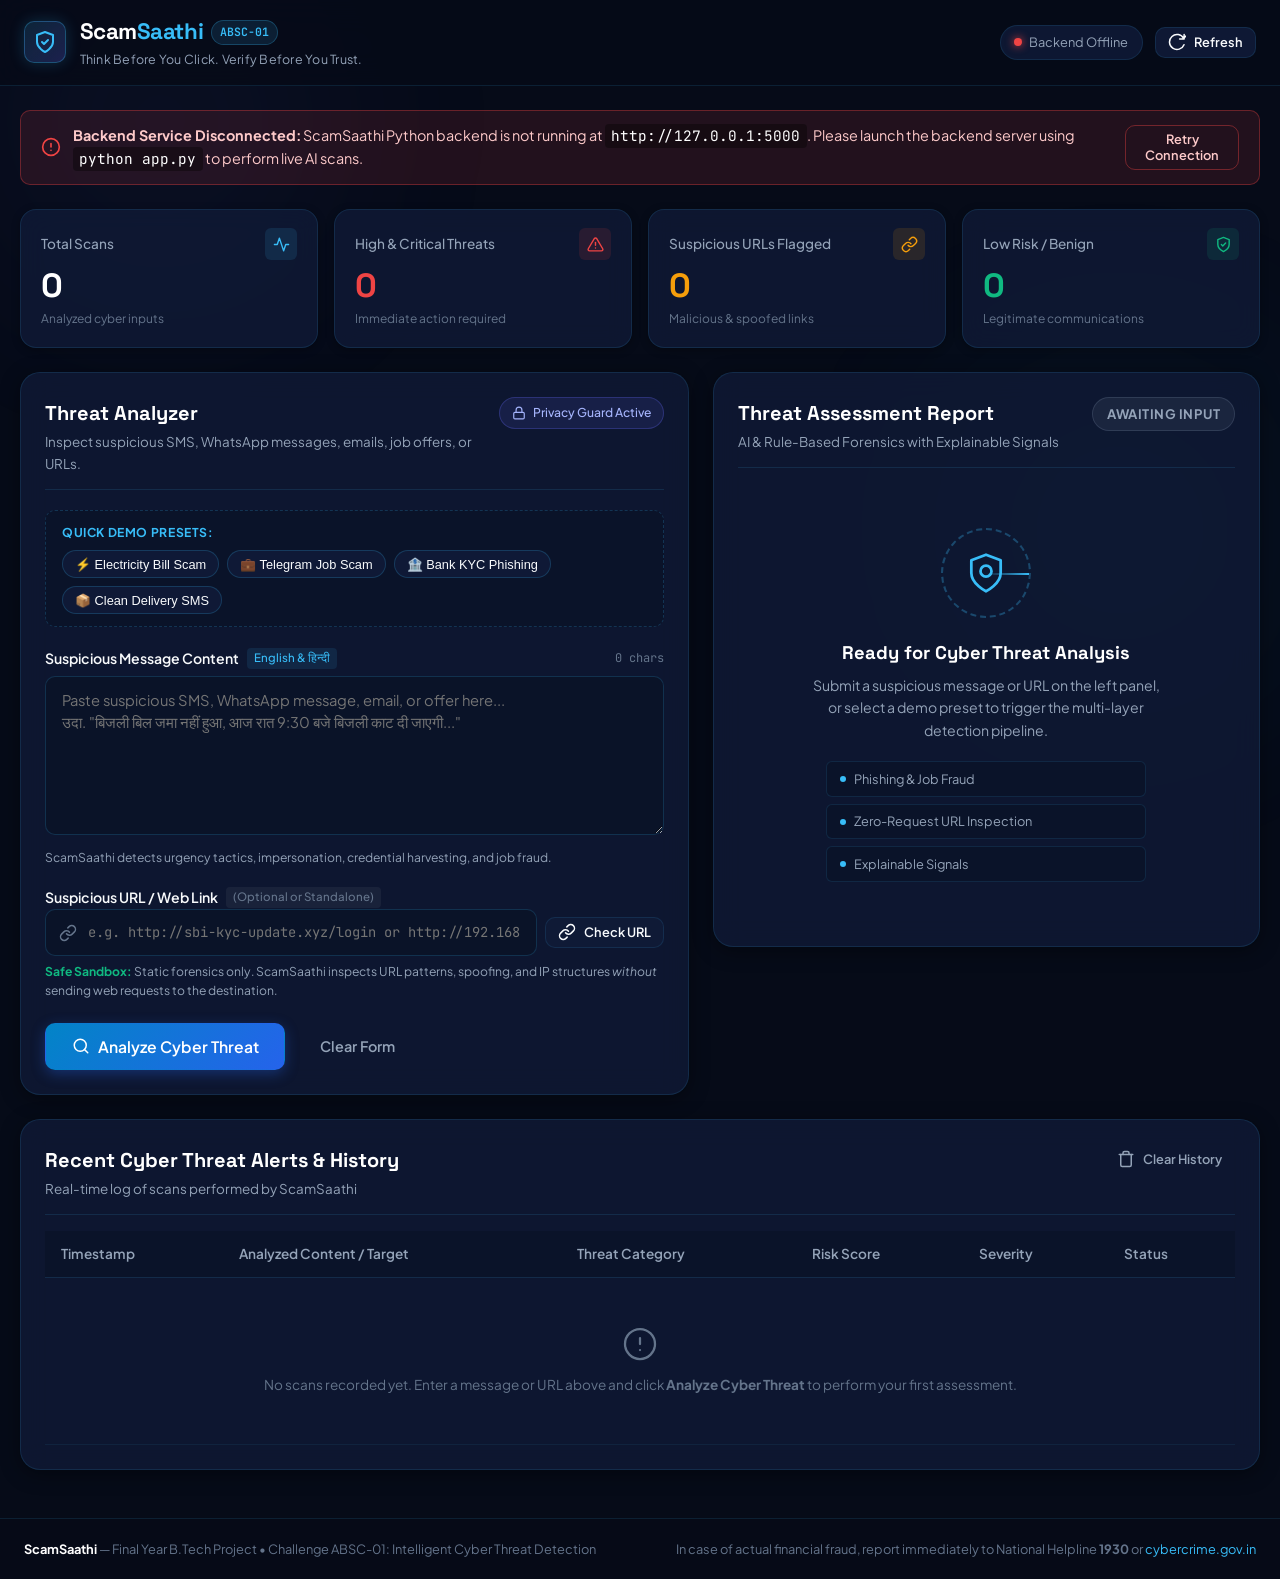
==== index.html @ 10b7d4c6 "Add ScamSaathi cyber threat detection system" ====
<!DOCTYPE html>
<html lang="en">
<head>
  <meta charset="UTF-8">
  <meta name="viewport" content="width=device-width, initial-scale=1.0">
  <meta name="description" content="ScamSaathi - Intelligent Cyber Threat Detection and Risk Assessment System. Analyze suspicious messages, SMS, emails, and URLs for phishing, job scams, and credential theft.">
  <title>ScamSaathi | Intelligent Cyber Threat Detection & Risk Assessment</title>
  
  <!-- Modern Typography -->
  <link rel="preconnect" href="https://fonts.googleapis.com">
  <link rel="preconnect" href="https://fonts.gstatic.com" crossorigin>
  <link href="https://fonts.googleapis.com/css2?family=Plus+Jakarta+Sans:wght@300;400;500;600;700;800&family=Space+Grotesk:wght@500;700&family=JetBrains+Mono:wght@400;500;600&display=swap" rel="stylesheet">
  
  <link rel="stylesheet" href="static/css/style.css">
</head>
<body>
  <!-- Ambient cyber background glow elements -->
  <div class="ambient-glow glow-1" aria-hidden="true"></div>
  <div class="ambient-glow glow-2" aria-hidden="true"></div>

  <!-- Header / Navigation Bar -->
  <header class="navbar" role="banner">
    <div class="nav-container">
      <div class="brand">
        <div class="brand-icon-wrapper" aria-hidden="true">
          <svg class="brand-icon" viewBox="0 0 24 24" fill="none" stroke="currentColor" stroke-width="2" stroke-linecap="round" stroke-linejoin="round">
            <path d="M12 22s8-4 8-10V5l-8-3-8 3v7c0 6 8 10 8 10z"/>
            <path d="M9 12l2 2 4-4"/>
          </svg>
        </div>
        <div class="brand-text">
          <div class="brand-title-row">
            <span class="brand-name">Scam<span class="brand-highlight">Saathi</span></span>
            <span class="brand-badge" id="challenge-badge">ABSC-01</span>
          </div>
          <p class="brand-tagline">Think Before You Click. Verify Before You Trust.</p>
        </div>
      </div>

      <div class="nav-controls">
        <div class="system-status-pill" id="system-status-indicator" title="Backend connection status">
          <span class="status-dot status-checking" id="status-dot"></span>
          <span class="status-label" id="status-label">Checking Backend...</span>
        </div>
        <button type="button" class="btn btn-secondary btn-sm" id="btn-refresh-stats" title="Refresh dashboard data">
          <svg class="btn-icon" viewBox="0 0 24 24" fill="none" stroke="currentColor" stroke-width="2" stroke-linecap="round" stroke-linejoin="round" aria-hidden="true">
            <path d="M21.5 2v6h-6M21.34 15.57a10 10 0 1 1-.57-8.38l5.67-5.67"/>
          </svg>
          <span>Refresh</span>
        </button>
      </div>
    </div>
  </header>

  <!-- Main Dashboard Container -->
  <main class="main-content" id="main-content">
    
    <!-- Top System Banner / Offline Notice (Hidden by default, shown if backend unavailable) -->
    <div class="alert-banner hidden" id="backend-status-banner" role="alert" aria-live="assertive">
      <div class="alert-banner-content">
        <svg class="alert-banner-icon" viewBox="0 0 24 24" fill="none" stroke="currentColor" stroke-width="2" stroke-linecap="round" stroke-linejoin="round" aria-hidden="true">
          <circle cx="12" cy="12" r="10"></circle>
          <line x1="12" y1="8" x2="12" y2="12"></line>
          <line x1="12" y1="16" x2="12.01" y2="16"></line>
        </svg>
        <div class="alert-banner-text">
          <strong>Backend Service Disconnected:</strong>
          <span id="backend-banner-message">ScamSaathi Python backend is not running at <code>http://127.0.0.1:5000</code>. Please launch the backend server using <code>python app.py</code> to perform live AI scans.</span>
        </div>
      </div>
      <button type="button" class="btn btn-sm btn-outline" id="btn-retry-backend">Retry Connection</button>
    </div>

    <!-- Telemetry & Metrics Stats Row -->
    <section class="metrics-grid" aria-label="System Security Metrics">
      <div class="metric-card" id="card-total-scans">
        <div class="metric-header">
          <span class="metric-title">Total Scans</span>
          <div class="metric-icon-wrap icon-cyan" aria-hidden="true">
            <svg viewBox="0 0 24 24" fill="none" stroke="currentColor" stroke-width="2" stroke-linecap="round" stroke-linejoin="round">
              <path d="M22 12h-4l-3 9L9 3l-3 9H2"/>
            </svg>
          </div>
        </div>
        <div class="metric-value" id="metric-total-scans">--</div>
        <div class="metric-footer">Analyzed cyber inputs</div>
      </div>

      <div class="metric-card" id="card-high-threats">
        <div class="metric-header">
          <span class="metric-title">High & Critical Threats</span>
          <div class="metric-icon-wrap icon-red" aria-hidden="true">
            <svg viewBox="0 0 24 24" fill="none" stroke="currentColor" stroke-width="2" stroke-linecap="round" stroke-linejoin="round">
              <path d="M10.29 3.86L1.82 18a2 2 0 0 0 1.71 3h16.94a2 2 0 0 0 1.71-3L13.71 3.86a2 2 0 0 0-3.42 0z"/>
              <line x1="12" y1="9" x2="12" y2="13"/>
              <line x1="12" y1="17" x2="12.01" y2="17"/>
            </svg>
          </div>
        </div>
        <div class="metric-value threat-high" id="metric-high-threats">--</div>
        <div class="metric-footer">Immediate action required</div>
      </div>

      <div class="metric-card" id="card-suspicious-urls">
        <div class="metric-header">
          <span class="metric-title">Suspicious URLs Flagged</span>
          <div class="metric-icon-wrap icon-amber" aria-hidden="true">
            <svg viewBox="0 0 24 24" fill="none" stroke="currentColor" stroke-width="2" stroke-linecap="round" stroke-linejoin="round">
              <path d="M10 13a5 5 0 0 0 7.54.54l3-3a5 5 0 0 0-7.07-7.07l-1.72 1.71"/>
              <path d="M14 11a5 5 0 0 0-7.54-.54l-3 3a5 5 0 0 0 7.07 7.07l1.71-1.71"/>
            </svg>
          </div>
        </div>
        <div class="metric-value threat-amber" id="metric-suspicious-urls">--</div>
        <div class="metric-footer">Malicious & spoofed links</div>
      </div>

      <div class="metric-card" id="card-safe-rate">
        <div class="metric-header">
          <span class="metric-title">Low Risk / Benign</span>
          <div class="metric-icon-wrap icon-emerald" aria-hidden="true">
            <svg viewBox="0 0 24 24" fill="none" stroke="currentColor" stroke-width="2" stroke-linecap="round" stroke-linejoin="round">
              <path d="M12 22s8-4 8-10V5l-8-3-8 3v7c0 6 8 10 8 10z"/>
              <path d="M9 12l2 2 4-4"/>
            </svg>
          </div>
        </div>
        <div class="metric-value threat-safe" id="metric-safe-scans">--</div>
        <div class="metric-footer">Legitimate communications</div>
      </div>
    </section>

    <!-- Two-Column Primary Workspace (Input / Scanner on Left, Dynamic Results on Right) -->
    <div class="scanner-layout">
      
      <!-- LEFT COLUMN: Input & Analyzer Panel -->
      <section class="card input-card" aria-labelledby="scanner-heading">
        <div class="card-header">
          <div class="card-title-group">
            <h1 class="card-title" id="scanner-heading">Threat Analyzer</h1>
            <p class="card-subtitle">Inspect suspicious SMS, WhatsApp messages, emails, job offers, or URLs.</p>
          </div>
          <span class="privacy-badge" title="Data is processed locally and sensitive tokens are masked">
            <svg class="privacy-icon" viewBox="0 0 24 24" fill="none" stroke="currentColor" stroke-width="2" stroke-linecap="round" stroke-linejoin="round" aria-hidden="true">
              <rect x="3" y="11" width="18" height="11" rx="2" ry="2"/>
              <path d="M7 11V7a5 5 0 0 1 10 0v4"/>
            </svg>
            <span>Privacy Guard Active</span>
          </span>
        </div>

        <!-- Quick Demo Test-cases (Crucial for Hackathon Presentations!) -->
        <div class="sample-presets-container">
          <span class="sample-label">Quick Demo Presets:</span>
          <div class="preset-buttons" role="group" aria-label="Quick test case samples">
            <button type="button" class="preset-btn" data-sample="electricity" title="Simulate an electricity disconnection notice scam">⚡ Electricity Bill Scam</button>
            <button type="button" class="preset-btn" data-sample="telegram_job" title="Simulate a remote daily earning job scam">💼 Telegram Job Scam</button>
            <button type="button" class="preset-btn" data-sample="bank_phishing" title="Simulate a banking KYC credential theft SMS">🏦 Bank KYC Phishing</button>
            <button type="button" class="preset-btn" data-sample="clean_order" title="Simulate a legitimate parcel delivery SMS">📦 Clean Delivery SMS</button>
          </div>
        </div>

        <form id="scan-form" novalidate>
          <!-- Message Text Input Area (Supports English & Hindi) -->
          <div class="form-group">
            <div class="label-row">
              <label for="message-input" class="form-label">
                Suspicious Message Content
                <span class="lang-tag">English & हिन्दी</span>
              </label>
              <span class="char-count" id="char-counter">0 chars</span>
            </div>
            <textarea 
              id="message-input" 
              name="message" 
              rows="6" 
              class="form-control text-area" 
              placeholder="Paste suspicious SMS, WhatsApp message, email, or offer here...&#10;उदा. &quot;बिजली बिल जमा नहीं हुआ, आज रात 9:30 बजे बिजली काट दी जाएगी...&quot;"
              aria-describedby="message-helper"
            ></textarea>
            <span class="field-hint" id="message-helper">ScamSaathi detects urgency tactics, impersonation, credential harvesting, and job fraud.</span>
          </div>

          <!-- URL Analysis Input Section -->
          <div class="form-group">
            <label for="url-input" class="form-label">
              Suspicious URL / Web Link
              <span class="optional-tag">(Optional or Standalone)</span>
            </label>
            <div class="url-input-wrapper">
              <div class="url-prefix-icon" aria-hidden="true">
                <svg viewBox="0 0 24 24" fill="none" stroke="currentColor" stroke-width="2" stroke-linecap="round" stroke-linejoin="round">
                  <path d="M10 13a5 5 0 0 0 7.54.54l3-3a5 5 0 0 0-7.07-7.07l-1.72 1.71"/>
                  <path d="M14 11a5 5 0 0 0-7.54-.54l-3 3a5 5 0 0 0 7.07 7.07l1.71-1.71"/>
                </svg>
              </div>
              <input 
                type="text" 
                id="url-input" 
                name="url" 
                class="form-control url-control" 
                placeholder="e.g. http://sbi-kyc-update.xyz/login or http://192.168.1.1/verify"
                autocomplete="off"
                spellcheck="false"
              >
              <button type="button" class="btn btn-secondary btn-sm url-check-btn" id="btn-check-url-only" title="Inspect this URL offline without visiting">
                <svg class="btn-icon" viewBox="0 0 24 24" fill="none" stroke="currentColor" stroke-width="2" stroke-linecap="round" stroke-linejoin="round" aria-hidden="true">
                  <path d="M10 13a5 5 0 0 0 7.54.54l3-3a5 5 0 0 0-7.07-7.07l-1.72 1.71"/>
                  <path d="M14 11a5 5 0 0 0-7.54-.54l-3 3a5 5 0 0 0 7.07 7.07l1.71-1.71"/>
                </svg>
                <span>Check URL</span>
              </button>
            </div>
            <span class="field-hint">
              <strong class="security-safe-tag">Safe Sandbox:</strong> Static forensics only. ScamSaathi inspects URL patterns, spoofing, and IP structures <em>without</em> sending web requests to the destination.
            </span>
          </div>

          <!-- Form Action Buttons -->
          <div class="form-actions">
            <button type="submit" class="btn btn-primary btn-lg" id="btn-analyze">
              <svg class="btn-icon" id="analyze-spinner" viewBox="0 0 24 24" fill="none" stroke="currentColor" stroke-width="2" stroke-linecap="round" stroke-linejoin="round" aria-hidden="true">
                <circle cx="11" cy="11" r="8"></circle>
                <line x1="21" y1="21" x2="16.65" y2="16.65"></line>
              </svg>
              <span id="analyze-btn-text">Analyze Cyber Threat</span>
            </button>
            <button type="button" class="btn btn-ghost" id="btn-clear-inputs">Clear Form</button>
          </div>

          <!-- Inline Input Validation Error -->
          <div class="input-error-msg hidden" id="input-error" role="alert" aria-live="polite">
            <svg class="error-icon" viewBox="0 0 24 24" fill="none" stroke="currentColor" stroke-width="2" stroke-linecap="round" stroke-linejoin="round" aria-hidden="true">
              <circle cx="12" cy="12" r="10"/>
              <line x1="12" y1="8" x2="12" y2="12"/>
              <line x1="12" y1="16" x2="12.01" y2="16"/>
            </svg>
            <span id="input-error-text">Please provide a message or a URL to analyze.</span>
          </div>
        </form>
      </section>

      <!-- RIGHT COLUMN: Dynamic Analysis & Threat Assessment Results -->
      <section class="card results-card" id="results-panel" aria-labelledby="results-heading">
        <div class="card-header">
          <div class="card-title-group">
            <h2 class="card-title" id="results-heading">Threat Assessment Report</h2>
            <p class="card-subtitle">AI & Rule-Based Forensics with Explainable Signals</p>
          </div>
          <div id="result-severity-container">
            <!-- Dynamic Severity Badge will be placed here: Low / Medium / High / Critical -->
            <span class="badge badge-idle" id="result-idle-badge">Awaiting Input</span>
          </div>
        </div>

        <!-- 1. EMPTY / IDLE STATE (Initial state before any scan) -->
        <div class="state-container idle-state" id="state-idle">
          <div class="idle-graphic" aria-hidden="true">
            <div class="radar-scan-anim">
              <div class="radar-line"></div>
            </div>
            <svg class="idle-shield-icon" viewBox="0 0 24 24" fill="none" stroke="currentColor" stroke-width="1.5" stroke-linecap="round" stroke-linejoin="round">
              <path d="M12 22s8-4 8-10V5l-8-3-8 3v7c0 6 8 10 8 10z"/>
              <circle cx="12" cy="11" r="3"/>
            </svg>
          </div>
          <h3 class="state-title">Ready for Cyber Threat Analysis</h3>
          <p class="state-desc">
            Submit a suspicious message or URL on the left panel, or select a demo preset to trigger the multi-layer detection pipeline.
          </p>
          <div class="detection-pipeline-features">
            <div class="feature-chip">
              <span class="chip-dot"></span>
              Phishing & Job Fraud
            </div>
            <div class="feature-chip">
              <span class="chip-dot"></span>
              Zero-Request URL Inspection
            </div>
            <div class="feature-chip">
              <span class="chip-dot"></span>
              Explainable Signals
            </div>
          </div>
        </div>

        <!-- 2. LOADING STATE -->
        <div class="state-container loading-state hidden" id="state-loading" aria-live="polite">
          <div class="cyber-spinner" aria-hidden="true"></div>
          <h3 class="state-title">Analyzing Threat Indicators...</h3>
          <p class="state-desc" id="loading-stage-text">De-obfuscating URL patterns, sanitizing PII, and running ML feature classifier...</p>
        </div>

        <!-- 3. ERROR STATE (Backend failure or processing issue) -->
        <div class="state-container error-state hidden" id="state-error" role="alert" aria-live="assertive">
          <div class="error-graphic" aria-hidden="true">
            <svg viewBox="0 0 24 24" fill="none" stroke="currentColor" stroke-width="2" stroke-linecap="round" stroke-linejoin="round">
              <circle cx="12" cy="12" r="10"></circle>
              <line x1="12" y1="8" x2="12" y2="12"></line>
              <line x1="12" y1="16" x2="12.01" y2="16"></line>
            </svg>
          </div>
          <h3 class="state-title" id="error-title">Analysis Failed</h3>
          <p class="state-desc" id="error-description">Unable to connect to the ScamSaathi backend engine.</p>
          <button type="button" class="btn btn-secondary btn-sm" id="btn-error-retry">Retry Scan</button>
        </div>

        <!-- 4. SUCCESS STATE (Rendered solely with genuine backend response data) -->
        <div class="state-container success-state hidden" id="state-success">
          
          <!-- Risk Gauge & Summary Header -->
          <div class="score-overview-box">
            <div class="gauge-wrapper" aria-label="Risk Score Gauge">
              <svg class="circular-gauge" viewBox="0 0 120 120" width="130" height="130">
                <circle class="gauge-bg" cx="60" cy="60" r="50"></circle>
                <circle class="gauge-fill" id="gauge-progress-circle" cx="60" cy="60" r="50"></circle>
              </svg>
              <div class="gauge-center-text">
                <span class="score-number" id="risk-score-value">0</span>
                <span class="score-scale">/100</span>
              </div>
            </div>

            <div class="score-meta-details">
              <div class="score-meta-top">
                <span class="score-meta-label">Overall Risk Score</span>
                <span class="severity-badge-dynamic" id="dynamic-severity-badge">Low</span>
              </div>
              <h3 class="primary-threat-label" id="primary-threat-type">Phishing Threat Detected</h3>
              <p class="threat-summary-text" id="threat-summary-description">
                High probability of impersonation attempting to harvest banking credentials.
              </p>
              <div class="threat-tags-list" id="threat-category-tags">
                <!-- Tags populated dynamically -->
              </div>
            </div>
          </div>

          <!-- Section: Detected Warning Signs & Explainable Indicators -->
          <div class="result-section">
            <div class="section-title-row">
              <svg class="section-icon icon-amber" viewBox="0 0 24 24" fill="none" stroke="currentColor" stroke-width="2" stroke-linecap="round" stroke-linejoin="round" aria-hidden="true">
                <polygon points="7.86 2 16.14 2 22 7.86 22 16.14 16.14 22 7.86 22 2 16.14 2 7.86 7.86 2"/>
                <line x1="12" y1="8" x2="12" y2="12"/>
                <line x1="12" y1="16" x2="12.01" y2="16"/>
              </svg>
              <h4 class="section-title">Detected Warning Indicators</h4>
              <span class="indicator-count" id="indicator-count-badge">0 found</span>
            </div>
            
            <div class="warning-indicators-list" id="indicators-container">
              <!-- Warning indicator cards rendered dynamically -->
            </div>
          </div>

          <!-- Section: Machine Learning Text Classifier (Auxiliary & Experimental) -->
          <div class="result-section hidden" id="ml-classification-section">
            <div class="section-title-row">
              <svg class="section-icon icon-indigo" viewBox="0 0 24 24" fill="none" stroke="currentColor" stroke-width="2" stroke-linecap="round" stroke-linejoin="round" aria-hidden="true">
                <rect x="2" y="3" width="20" height="14" rx="2" ry="2"/>
                <line x1="8" y1="21" x2="16" y2="21"/>
                <line x1="12" y1="17" x2="12" y2="21"/>
              </svg>
              <h4 class="section-title">Machine Learning Classifier</h4>
              <span class="experimental-pill">Experimental (TF-IDF + LogReg)</span>
            </div>
            <div class="ml-card-box" id="ml-card-box">
              <div class="ml-result-header">
                <div class="ml-pred-badge-group">
                  <span class="ml-pred-label">Statistical Prediction:</span>
                  <span class="ml-category-badge" id="ml-category-badge">Suspicious / Scam</span>
                </div>
                <div class="ml-confidence-group">
                  <span class="ml-confidence-val" id="ml-confidence-value">--%</span>
                  <span class="ml-confidence-label">Vector Alignment</span>
                </div>
              </div>
              <p class="ml-explanation-text" id="ml-explanation-text">
                Model feature similarity to training corpus distributions.
              </p>
              <div class="ml-disclaimer-box" id="ml-disclaimer-text">
                Note: ML confidence indicates statistical feature proximity, NOT verified mathematical probability of criminality. Small synthetic datasets may exhibit distribution shift.
              </div>
            </div>
          </div>

          <!-- Section: Static URL Forensics (Shown if a URL was inspected) -->
          <div class="result-section hidden" id="url-forensics-section">
            <div class="section-title-row">
              <svg class="section-icon icon-cyan" viewBox="0 0 24 24" fill="none" stroke="currentColor" stroke-width="2" stroke-linecap="round" stroke-linejoin="round" aria-hidden="true">
                <path d="M10 13a5 5 0 0 0 7.54.54l3-3a5 5 0 0 0-7.07-7.07l-1.72 1.71"/>
                <path d="M14 11a5 5 0 0 0-7.54-.54l-3 3a5 5 0 0 0 7.07 7.07l1.71-1.71"/>
              </svg>
              <h4 class="section-title">Safe URL Forensic Inspection</h4>
            </div>
            <div class="url-forensic-box">
              <div class="url-display-line">
                <span class="url-display-label">Target URL (Non-Visited):</span>
                <code class="url-display-code" id="forensic-url-text">--</code>
              </div>
              <div class="url-signals-grid" id="forensic-url-signals">
                <!-- URL signals rendered dynamically -->
              </div>
            </div>
          </div>

          <!-- Section: Recommended Safety Actions -->
          <div class="result-section">
            <div class="section-title-row">
              <svg class="section-icon icon-emerald" viewBox="0 0 24 24" fill="none" stroke="currentColor" stroke-width="2" stroke-linecap="round" stroke-linejoin="round" aria-hidden="true">
                <path d="M12 22s8-4 8-10V5l-8-3-8 3v7c0 6 8 10 8 10z"/>
                <path d="M9 12l2 2 4-4"/>
              </svg>
              <h4 class="section-title">Recommended Safety Actions</h4>
            </div>
            <ul class="safety-actions-list" id="safety-recommendations-list">
              <!-- Recommendations rendered dynamically -->
            </ul>
          </div>

          <!-- Privacy Redaction Proof -->
          <div class="privacy-note-footer">
            <svg class="privacy-note-icon" viewBox="0 0 24 24" fill="none" stroke="currentColor" stroke-width="2" stroke-linecap="round" stroke-linejoin="round" aria-hidden="true">
              <rect x="3" y="11" width="18" height="11" rx="2" ry="2"/>
              <path d="M7 11V7a5 5 0 0 1 10 0v4"/>
            </svg>
            <span id="privacy-redacted-info">Redacted sensitive PII tokens before risk assessment.</span>
          </div>

        </div>

      </section>
    </div>

    <!-- RECENT SCAN HISTORY TABLE -->
    <section class="card history-card" aria-labelledby="history-heading">
      <div class="card-header history-header">
        <div class="card-title-group">
          <h2 class="card-title" id="history-heading">Recent Cyber Threat Alerts & History</h2>
          <p class="card-subtitle">Real-time log of scans performed by ScamSaathi</p>
        </div>
        <div class="history-actions">
          <button type="button" class="btn btn-ghost btn-sm" id="btn-clear-history" title="Clear scan history records">
            <svg class="btn-icon" viewBox="0 0 24 24" fill="none" stroke="currentColor" stroke-width="2" stroke-linecap="round" stroke-linejoin="round" aria-hidden="true">
              <polyline points="3 6 5 6 21 6"/>
              <path d="M19 6v14a2 2 0 0 1-2 2H7a2 2 0 0 1-2-2V6m3 0V4a2 2 0 0 1 2-2h4a2 2 0 0 1 2 2v2"/>
            </svg>
            <span>Clear History</span>
          </button>
        </div>
      </div>

      <div class="table-responsive">
        <table class="history-table" id="history-table">
          <thead>
            <tr>
              <th scope="col">Timestamp</th>
              <th scope="col">Analyzed Content / Target</th>
              <th scope="col">Threat Category</th>
              <th scope="col">Risk Score</th>
              <th scope="col">Severity</th>
              <th scope="col">Status</th>
            </tr>
          </thead>
          <tbody id="history-table-body">
            <!-- Dynamically populated or empty state row -->
            <tr class="empty-history-row" id="empty-history-placeholder">
              <td colspan="6" class="empty-history-cell">
                <div class="empty-history-msg">
                  <svg class="empty-history-icon" viewBox="0 0 24 24" fill="none" stroke="currentColor" stroke-width="1.5" stroke-linecap="round" stroke-linejoin="round" aria-hidden="true">
                    <circle cx="12" cy="12" r="10"/>
                    <line x1="12" y1="8" x2="12" y2="12"/>
                    <line x1="12" y1="16" x2="12.01" y2="16"/>
                  </svg>
                  <p>No scans recorded yet. Enter a message or URL above and click <strong>Analyze Cyber Threat</strong> to perform your first assessment.</p>
                </div>
              </td>
            </tr>
          </tbody>
        </table>
      </div>
    </section>

  </main>

  <!-- Footer -->
  <footer class="app-footer" role="contentinfo">
    <div class="footer-container">
      <div class="footer-left">
        <span class="footer-logo">ScamSaathi</span> — Final Year B.Tech Project &bull; Challenge ABSC-01: Intelligent Cyber Threat Detection
      </div>
      <div class="footer-right">
        <span>In case of actual financial fraud, report immediately to National Helpline <strong>1930</strong> or <a href="https://cybercrime.gov.in" target="_blank" rel="noopener noreferrer" class="footer-link">cybercrime.gov.in</a></span>
      </div>
    </div>
  </footer>

  <script src="static/js/app.js"></script>
</body>
</html>
---- static/css/style.css ----
/* ==========================================================================
   ScamSaathi - Modern Cyber Threat Detection & Risk Assessment Stylesheet
   Theme: Deep Cybersecurity Dark Navy with High Contrast & Cyber Glows
   ========================================================================== */

:root {
  /* Color Palette - Curated Dark Navy & Neon Cyber Accents */
  --bg-primary: #060b18;
  --bg-secondary: #0b1328;
  --bg-surface: #101b38;
  --bg-surface-elevated: #16244a;
  --bg-surface-card: rgba(16, 27, 56, 0.75);
  
  --border-subtle: rgba(56, 189, 248, 0.12);
  --border-focus: #38bdf8;
  --border-highlight: rgba(99, 102, 241, 0.25);
  
  /* Text Contrast Hierarchy (WCAG AA Compliant) */
  --text-main: #f8fafc;
  --text-muted: #94a3b8;
  --text-dim: #64748b;
  --text-inverse: #060b18;

  /* Threat Severity Accent Tokens */
  --color-cyan: #38bdf8;
  --color-indigo: #6366f1;
  --color-safe: #10b981;       /* Low / Clean */
  --color-medium: #f59e0b;     /* Medium / Warning */
  --color-high: #f97316;       /* High Alert */
  --color-critical: #ef4444;   /* Critical Threat */
  --color-critical-glow: rgba(239, 68, 68, 0.35);

  /* Typography */
  --font-main: 'Plus Jakarta Sans', system-ui, -apple-system, sans-serif;
  --font-display: 'Space Grotesk', var(--font-main);
  --font-mono: 'JetBrains Mono', monospace;

  /* Shadows & Glassmorphism */
  --shadow-sm: 0 2px 8px rgba(0, 0, 0, 0.3);
  --shadow-md: 0 4px 20px rgba(0, 0, 0, 0.4);
  --shadow-lg: 0 10px 30px rgba(0, 0, 0, 0.5);
  --glow-cyan: 0 0 24px rgba(56, 189, 248, 0.18);
  --glow-indigo: 0 0 30px rgba(99, 102, 241, 0.2);

  /* Radius */
  --radius-sm: 6px;
  --radius-md: 10px;
  --radius-lg: 16px;
  --radius-xl: 20px;
  --radius-pill: 9999px;

  /* Transitions */
  --transition-fast: 0.15s ease;
  --transition-normal: 0.25s cubic-bezier(0.4, 0, 0.2, 1);
}

/* Base & Reset */
*, *::before, *::after {
  box-sizing: border-box;
  margin: 0;
  padding: 0;
}

html {
  font-size: 16px;
  scroll-behavior: smooth;
}

body {
  font-family: var(--font-main);
  background-color: var(--bg-primary);
  color: var(--text-main);
  line-height: 1.6;
  min-height: 100vh;
  position: relative;
  overflow-x: hidden;
  display: flex;
  flex-direction: column;
}

/* Ambient Background Glow Elements */
.ambient-glow {
  position: fixed;
  border-radius: 50%;
  pointer-events: none;
  filter: blur(120px);
  z-index: 0;
  opacity: 0.45;
}

.glow-1 {
  width: 480px;
  height: 480px;
  background: radial-gradient(circle, rgba(99, 102, 241, 0.25) 0%, transparent 70%);
  top: -120px;
  left: -80px;
}

.glow-2 {
  width: 520px;
  height: 520px;
  background: radial-gradient(circle, rgba(56, 189, 248, 0.2) 0%, transparent 70%);
  top: 30%;
  right: -100px;
}

/* Navigation / Header Bar */
.navbar {
  position: sticky;
  top: 0;
  z-index: 100;
  background: rgba(6, 11, 24, 0.85);
  backdrop-filter: blur(16px);
  -webkit-backdrop-filter: blur(16px);
  border-bottom: 1px solid var(--border-subtle);
  padding: 0.9rem 1.5rem;
}

.nav-container {
  max-width: 1320px;
  margin: 0 auto;
  display: flex;
  align-items: center;
  justify-content: space-between;
  gap: 1rem;
}

.brand {
  display: flex;
  align-items: center;
  gap: 0.85rem;
}

.brand-icon-wrapper {
  width: 42px;
  height: 42px;
  border-radius: var(--radius-md);
  background: linear-gradient(135deg, rgba(56, 189, 248, 0.15), rgba(99, 102, 241, 0.25));
  border: 1px solid rgba(56, 189, 248, 0.3);
  display: flex;
  align-items: center;
  justify-content: center;
  color: var(--color-cyan);
  box-shadow: 0 0 15px rgba(56, 189, 248, 0.2);
}

.brand-icon {
  width: 24px;
  height: 24px;
}

.brand-title-row {
  display: flex;
  align-items: center;
  gap: 0.5rem;
}

.brand-name {
  font-family: var(--font-display);
  font-size: 1.4rem;
  font-weight: 700;
  letter-spacing: -0.02em;
  color: #fff;
}

.brand-highlight {
  color: var(--color-cyan);
}

.brand-badge {
  font-family: var(--font-mono);
  font-size: 0.72rem;
  font-weight: 600;
  padding: 0.15rem 0.5rem;
  border-radius: var(--radius-pill);
  background: rgba(56, 189, 248, 0.12);
  border: 1px solid rgba(56, 189, 248, 0.25);
  color: var(--color-cyan);
}

.brand-tagline {
  font-size: 0.78rem;
  color: var(--text-muted);
  letter-spacing: 0.02em;
}

.nav-controls {
  display: flex;
  align-items: center;
  gap: 0.75rem;
}

/* System Status Pill */
.system-status-pill {
  display: flex;
  align-items: center;
  gap: 0.45rem;
  background: rgba(16, 27, 56, 0.85);
  border: 1px solid var(--border-subtle);
  padding: 0.4rem 0.85rem;
  border-radius: var(--radius-pill);
  font-size: 0.8rem;
  color: var(--text-muted);
}

.status-dot {
  width: 8px;
  height: 8px;
  border-radius: 50%;
  transition: background-color var(--transition-normal);
}

.status-online {
  background-color: var(--color-safe);
  box-shadow: 0 0 8px var(--color-safe);
}

.status-offline {
  background-color: var(--color-critical);
  box-shadow: 0 0 8px var(--color-critical);
}

.status-checking {
  background-color: var(--color-medium);
  box-shadow: 0 0 8px var(--color-medium);
  animation: pulse-dot 1.5s infinite;
}

@keyframes pulse-dot {
  0%, 100% { opacity: 1; transform: scale(1); }
  50% { opacity: 0.4; transform: scale(0.85); }
}

/* Main Content Layout */
.main-content {
  flex: 1;
  max-width: 1320px;
  width: 100%;
  margin: 0 auto;
  padding: 1.5rem 1.25rem 3rem;
  position: relative;
  z-index: 1;
  display: flex;
  flex-direction: column;
  gap: 1.5rem;
}

/* Alert Banner */
.alert-banner {
  background: rgba(239, 68, 68, 0.12);
  border: 1px solid rgba(239, 68, 68, 0.35);
  border-radius: var(--radius-md);
  padding: 0.85rem 1.25rem;
  display: flex;
  align-items: center;
  justify-content: space-between;
  gap: 1rem;
  color: #fecaca;
  font-size: 0.9rem;
}

.alert-banner-content {
  display: flex;
  align-items: center;
  gap: 0.75rem;
}

.alert-banner-icon {
  width: 20px;
  height: 20px;
  color: var(--color-critical);
  flex-shrink: 0;
}

.alert-banner-text code {
  background: rgba(0, 0, 0, 0.35);
  padding: 0.15rem 0.4rem;
  border-radius: 4px;
  font-family: var(--font-mono);
  color: #fff;
}

/* Metrics Stat Cards Row */
.metrics-grid {
  display: grid;
  grid-template-columns: repeat(auto-fit, minmax(230px, 1fr));
  gap: 1rem;
}

.metric-card {
  background: var(--bg-surface-card);
  backdrop-filter: blur(12px);
  -webkit-backdrop-filter: blur(12px);
  border: 1px solid var(--border-subtle);
  border-radius: var(--radius-lg);
  padding: 1.15rem 1.25rem;
  box-shadow: var(--shadow-sm);
  transition: transform var(--transition-normal), border-color var(--transition-normal);
}

.metric-card:hover {
  transform: translateY(-2px);
  border-color: rgba(56, 189, 248, 0.3);
}

.metric-header {
  display: flex;
  align-items: center;
  justify-content: space-between;
  margin-bottom: 0.5rem;
}

.metric-title {
  font-size: 0.85rem;
  color: var(--text-muted);
  font-weight: 500;
}

.metric-icon-wrap {
  width: 32px;
  height: 32px;
  border-radius: var(--radius-sm);
  display: flex;
  align-items: center;
  justify-content: center;
}

.metric-icon-wrap svg {
  width: 17px;
  height: 17px;
}

.icon-cyan {
  background: rgba(56, 189, 248, 0.12);
  color: var(--color-cyan);
}

.icon-red {
  background: rgba(239, 68, 68, 0.12);
  color: var(--color-critical);
}

.icon-amber {
  background: rgba(245, 158, 11, 0.12);
  color: var(--color-medium);
}

.icon-emerald {
  background: rgba(16, 185, 129, 0.12);
  color: var(--color-safe);
}

.metric-value {
  font-family: var(--font-display);
  font-size: 2.1rem;
  font-weight: 700;
  line-height: 1.1;
  color: #fff;
  margin-bottom: 0.25rem;
}

.metric-footer {
  font-size: 0.75rem;
  color: var(--text-dim);
}

.threat-high { color: var(--color-critical); }
.threat-amber { color: var(--color-medium); }
.threat-safe { color: var(--color-safe); }

/* Primary Two-Column Scanner Layout */
.scanner-layout {
  display: grid;
  grid-template-columns: 1.1fr 0.9fr;
  gap: 1.5rem;
  align-items: start;
}

/* Card Base */
.card {
  background: var(--bg-surface-card);
  backdrop-filter: blur(14px);
  -webkit-backdrop-filter: blur(14px);
  border: 1px solid var(--border-subtle);
  border-radius: var(--radius-xl);
  padding: 1.5rem;
  box-shadow: var(--shadow-md);
  position: relative;
}

.card-header {
  display: flex;
  align-items: flex-start;
  justify-content: space-between;
  gap: 1rem;
  margin-bottom: 1.25rem;
  padding-bottom: 0.9rem;
  border-bottom: 1px solid var(--border-subtle);
}

.card-title {
  font-family: var(--font-display);
  font-size: 1.25rem;
  font-weight: 700;
  color: #fff;
}

.card-subtitle {
  font-size: 0.84rem;
  color: var(--text-muted);
  margin-top: 0.15rem;
}

/* Privacy Guard Badge */
.privacy-badge {
  display: inline-flex;
  align-items: center;
  gap: 0.4rem;
  background: rgba(99, 102, 241, 0.12);
  border: 1px solid rgba(99, 102, 241, 0.28);
  padding: 0.35rem 0.75rem;
  border-radius: var(--radius-pill);
  font-size: 0.76rem;
  color: #a5b4fc;
  font-weight: 500;
  flex-shrink: 0;
}

.privacy-icon {
  width: 14px;
  height: 14px;
}

/* Quick Demo Presets */
.sample-presets-container {
  background: rgba(11, 19, 40, 0.7);
  border: 1px dashed rgba(56, 189, 248, 0.2);
  border-radius: var(--radius-md);
  padding: 0.75rem 1rem;
  margin-bottom: 1.25rem;
}

.sample-label {
  display: block;
  font-size: 0.76rem;
  text-transform: uppercase;
  letter-spacing: 0.05em;
  color: var(--color-cyan);
  font-weight: 700;
  margin-bottom: 0.5rem;
}

.preset-buttons {
  display: flex;
  flex-wrap: wrap;
  gap: 0.5rem;
}

.preset-btn {
  background: rgba(16, 27, 56, 0.9);
  border: 1px solid rgba(56, 189, 248, 0.2);
  color: var(--text-main);
  padding: 0.35rem 0.75rem;
  border-radius: var(--radius-pill);
  font-size: 0.8rem;
  cursor: pointer;
  transition: all var(--transition-fast);
}

.preset-btn:hover {
  background: rgba(56, 189, 248, 0.15);
  border-color: var(--color-cyan);
  color: #fff;
  transform: translateY(-1px);
}

/* Forms & Inputs */
.form-group {
  margin-bottom: 1.2rem;
}

.label-row {
  display: flex;
  align-items: center;
  justify-content: space-between;
  margin-bottom: 0.4rem;
}

.form-label {
  font-size: 0.88rem;
  font-weight: 600;
  color: var(--text-main);
  display: flex;
  align-items: center;
  gap: 0.5rem;
}

.lang-tag, .optional-tag {
  font-size: 0.72rem;
  font-weight: 500;
  color: var(--color-cyan);
  background: rgba(56, 189, 248, 0.1);
  padding: 0.1rem 0.45rem;
  border-radius: 4px;
}

.optional-tag {
  color: var(--text-dim);
  background: rgba(255, 255, 255, 0.05);
}

.char-count {
  font-size: 0.75rem;
  color: var(--text-dim);
  font-family: var(--font-mono);
}

.form-control {
  width: 100%;
  background: rgba(11, 19, 40, 0.9);
  border: 1px solid rgba(56, 189, 248, 0.18);
  border-radius: var(--radius-md);
  padding: 0.75rem 1rem;
  color: var(--text-main);
  font-family: var(--font-main);
  font-size: 0.92rem;
  line-height: 1.5;
  transition: border-color var(--transition-fast), box-shadow var(--transition-fast);
}

.form-control:focus {
  outline: none;
  border-color: var(--border-focus);
  box-shadow: 0 0 0 3px rgba(56, 189, 248, 0.18);
}

.text-area {
  resize: vertical;
  min-height: 125px;
}

.url-input-wrapper {
  position: relative;
  display: flex;
  align-items: center;
  gap: 0.5rem;
}

.url-prefix-icon {
  position: absolute;
  left: 0.85rem;
  width: 18px;
  height: 18px;
  color: var(--text-dim);
  pointer-events: none;
  z-index: 2;
}

.url-prefix-icon svg {
  width: 100%;
  height: 100%;
}

.url-control {
  padding-left: 2.6rem;
  font-family: var(--font-mono);
  font-size: 0.86rem;
  flex: 1;
}

.url-check-btn {
  white-space: nowrap;
  flex-shrink: 0;
  padding: 0.65rem 1rem;
  font-size: 0.82rem;
  border-color: rgba(56, 189, 248, 0.3);
}

.url-check-btn:hover {
  border-color: var(--color-cyan);
  background: rgba(56, 189, 248, 0.12);
}

.field-hint {
  display: block;
  font-size: 0.76rem;
  color: var(--text-muted);
  margin-top: 0.4rem;
}

.security-safe-tag {
  color: var(--color-safe);
}

/* Actions & Buttons */
.form-actions {
  display: flex;
  align-items: center;
  gap: 0.85rem;
  margin-top: 1.4rem;
}

.btn {
  display: inline-flex;
  align-items: center;
  justify-content: center;
  gap: 0.5rem;
  padding: 0.6rem 1.25rem;
  border-radius: var(--radius-md);
  font-size: 0.9rem;
  font-weight: 600;
  cursor: pointer;
  transition: all var(--transition-fast);
  border: 1px solid transparent;
  font-family: var(--font-main);
}

.btn:disabled {
  opacity: 0.6;
  cursor: not-allowed;
}

.btn-primary {
  background: linear-gradient(135deg, #0284c7, #2563eb);
  color: #fff;
  box-shadow: 0 4px 14px rgba(37, 99, 235, 0.35);
}

.btn-primary:hover:not(:disabled) {
  background: linear-gradient(135deg, #0ea5e9, #3b82f6);
  box-shadow: 0 6px 20px rgba(14, 165, 233, 0.45);
  transform: translateY(-1px);
}

.btn-secondary {
  background: rgba(16, 27, 56, 0.9);
  border: 1px solid var(--border-subtle);
  color: var(--text-main);
}

.btn-secondary:hover {
  background: rgba(22, 36, 74, 0.9);
  border-color: var(--color-cyan);
}

.btn-ghost {
  background: transparent;
  color: var(--text-muted);
}

.btn-ghost:hover {
  color: #fff;
  background: rgba(255, 255, 255, 0.05);
}

.btn-outline {
  background: transparent;
  border-color: rgba(239, 68, 68, 0.4);
  color: #fecaca;
}

.btn-outline:hover {
  background: rgba(239, 68, 68, 0.15);
}

.btn-sm {
  padding: 0.35rem 0.75rem;
  font-size: 0.8rem;
}

.btn-lg {
  padding: 0.8rem 1.6rem;
  font-size: 0.98rem;
}

.btn-icon {
  width: 18px;
  height: 18px;
}

/* Input Error Message */
.input-error-msg {
  display: flex;
  align-items: center;
  gap: 0.5rem;
  background: rgba(239, 68, 68, 0.12);
  border: 1px solid rgba(239, 68, 68, 0.3);
  padding: 0.65rem 0.9rem;
  border-radius: var(--radius-sm);
  color: #fca5a5;
  font-size: 0.84rem;
  margin-top: 1rem;
}

.error-icon {
  width: 17px;
  height: 17px;
  flex-shrink: 0;
}

/* ==========================================================================
   Results Panel States (Idle, Loading, Error, Success)
   ========================================================================== */

.results-card {
  min-height: 480px;
  display: flex;
  flex-direction: column;
}

.state-container {
  display: flex;
  flex-direction: column;
  flex: 1;
}

/* Idle State */
.idle-state {
  align-items: center;
  justify-content: center;
  text-align: center;
  padding: 2.5rem 1rem;
}

.idle-graphic {
  position: relative;
  width: 90px;
  height: 90px;
  display: flex;
  align-items: center;
  justify-content: center;
  margin-bottom: 1.25rem;
}

.radar-scan-anim {
  position: absolute;
  inset: 0;
  border-radius: 50%;
  border: 2px dashed rgba(56, 189, 248, 0.3);
  animation: radar-spin 8s linear infinite;
}

.radar-line {
  position: absolute;
  top: 50%;
  left: 50%;
  width: 50%;
  height: 2px;
  background: linear-gradient(90deg, transparent, var(--color-cyan));
  transform-origin: 0 0;
}

@keyframes radar-spin {
  from { transform: rotate(0deg); }
  to { transform: rotate(360deg); }
}

.idle-shield-icon {
  width: 44px;
  height: 44px;
  color: var(--color-cyan);
  z-index: 2;
}

.state-title {
  font-family: var(--font-display);
  font-size: 1.15rem;
  font-weight: 700;
  color: #fff;
  margin-bottom: 0.4rem;
}

.state-desc {
  font-size: 0.88rem;
  color: var(--text-muted);
  max-width: 360px;
  margin-bottom: 1.25rem;
}

.detection-pipeline-features {
  display: flex;
  flex-direction: column;
  gap: 0.45rem;
  width: 100%;
  max-width: 320px;
}

.feature-chip {
  background: rgba(11, 19, 40, 0.8);
  border: 1px solid var(--border-subtle);
  border-radius: var(--radius-sm);
  padding: 0.4rem 0.8rem;
  font-size: 0.8rem;
  color: var(--text-muted);
  display: flex;
  align-items: center;
  gap: 0.5rem;
}

.chip-dot {
  width: 6px;
  height: 6px;
  border-radius: 50%;
  background: var(--color-cyan);
}

/* Loading State */
.loading-state {
  align-items: center;
  justify-content: center;
  text-align: center;
  padding: 3rem 1.5rem;
}

.cyber-spinner {
  width: 54px;
  height: 54px;
  border: 3px solid rgba(56, 189, 248, 0.15);
  border-top-color: var(--color-cyan);
  border-right-color: var(--color-indigo);
  border-radius: 50%;
  animation: spin 0.85s linear infinite;
  margin-bottom: 1.5rem;
  box-shadow: 0 0 20px rgba(56, 189, 248, 0.2);
}

@keyframes spin {
  to { transform: rotate(360deg); }
}

/* Error State */
.error-state {
  align-items: center;
  justify-content: center;
  text-align: center;
  padding: 2.5rem 1.5rem;
}

.error-graphic {
  width: 54px;
  height: 54px;
  border-radius: 50%;
  background: rgba(239, 68, 68, 0.12);
  display: flex;
  align-items: center;
  justify-content: center;
  color: var(--color-critical);
  margin-bottom: 1rem;
}

.error-graphic svg {
  width: 28px;
  height: 28px;
}

/* Severity Badges */
.badge {
  display: inline-flex;
  align-items: center;
  gap: 0.4rem;
  padding: 0.35rem 0.85rem;
  border-radius: var(--radius-pill);
  font-size: 0.82rem;
  font-weight: 700;
  text-transform: uppercase;
  letter-spacing: 0.04em;
}

.badge-idle {
  background: rgba(100, 116, 139, 0.15);
  border: 1px solid rgba(100, 116, 139, 0.3);
  color: var(--text-muted);
}

.badge-low {
  background: rgba(16, 185, 129, 0.15);
  border: 1px solid rgba(16, 185, 129, 0.35);
  color: #34d399;
}

.badge-medium {
  background: rgba(245, 158, 11, 0.15);
  border: 1px solid rgba(245, 158, 11, 0.35);
  color: #fbbf24;
}

.badge-high {
  background: rgba(249, 115, 22, 0.18);
  border: 1px solid rgba(249, 115, 22, 0.4);
  color: #fb923c;
}

.badge-critical {
  background: rgba(239, 68, 68, 0.22);
  border: 1px solid rgba(239, 68, 68, 0.5);
  color: #f87171;
  box-shadow: 0 0 12px var(--color-critical-glow);
  animation: pulse-badge 2s infinite;
}

@keyframes pulse-badge {
  0%, 100% { box-shadow: 0 0 8px rgba(239, 68, 68, 0.25); }
  50% { box-shadow: 0 0 18px rgba(239, 68, 68, 0.55); }
}

/* ==========================================================================
   Success State & Detailed Explanations
   ========================================================================== */

.score-overview-box {
  display: flex;
  align-items: center;
  gap: 1.5rem;
  background: rgba(11, 19, 40, 0.7);
  border: 1px solid var(--border-subtle);
  border-radius: var(--radius-lg);
  padding: 1.25rem;
  margin-bottom: 1.25rem;
}

/* Circular SVG Gauge */
.gauge-wrapper {
  position: relative;
  width: 120px;
  height: 120px;
  flex-shrink: 0;
}

.circular-gauge {
  transform: rotate(-90deg);
}

.gauge-bg {
  fill: none;
  stroke: rgba(255, 255, 255, 0.08);
  stroke-width: 9;
}

.gauge-fill {
  fill: none;
  stroke-width: 9;
  stroke-linecap: round;
  stroke-dasharray: 314.159; /* 2 * PI * 50 */
  stroke-dashoffset: 314.159;
  transition: stroke-dashoffset 1s cubic-bezier(0.4, 0, 0.2, 1), stroke 0.4s ease;
}

.gauge-center-text {
  position: absolute;
  inset: 0;
  display: flex;
  flex-direction: column;
  align-items: center;
  justify-content: center;
  pointer-events: none;
}

.score-number {
  font-family: var(--font-display);
  font-size: 2.2rem;
  font-weight: 800;
  color: #fff;
  line-height: 1;
}

.score-scale {
  font-size: 0.72rem;
  color: var(--text-dim);
  font-family: var(--font-mono);
}

.score-meta-details {
  flex: 1;
}

.score-meta-top {
  display: flex;
  align-items: center;
  justify-content: space-between;
  gap: 0.5rem;
  margin-bottom: 0.35rem;
}

.score-meta-label {
  font-size: 0.78rem;
  text-transform: uppercase;
  letter-spacing: 0.05em;
  color: var(--text-muted);
}

.severity-badge-dynamic {
  font-size: 0.76rem;
  font-weight: 700;
  padding: 0.15rem 0.55rem;
  border-radius: var(--radius-pill);
  text-transform: uppercase;
}

.primary-threat-label {
  font-family: var(--font-display);
  font-size: 1.15rem;
  font-weight: 700;
  color: #fff;
  margin-bottom: 0.25rem;
}

.threat-summary-text {
  font-size: 0.84rem;
  color: var(--text-muted);
  line-height: 1.4;
  margin-bottom: 0.6rem;
}

.threat-tags-list {
  display: flex;
  flex-wrap: wrap;
  gap: 0.4rem;
}

.threat-tag {
  font-size: 0.74rem;
  background: rgba(99, 102, 241, 0.15);
  border: 1px solid rgba(99, 102, 241, 0.3);
  color: #c7d2fe;
  padding: 0.15rem 0.5rem;
  border-radius: 4px;
}

/* Warning Signs Section */
.result-section {
  margin-bottom: 1.25rem;
}

.section-title-row {
  display: flex;
  align-items: center;
  gap: 0.5rem;
  margin-bottom: 0.75rem;
}

.section-icon {
  width: 18px;
  height: 18px;
  flex-shrink: 0;
}

.section-title {
  font-family: var(--font-display);
  font-size: 0.95rem;
  font-weight: 700;
  color: #fff;
}

.indicator-count {
  margin-left: auto;
  font-size: 0.75rem;
  background: rgba(255, 255, 255, 0.08);
  padding: 0.1rem 0.5rem;
  border-radius: var(--radius-pill);
  color: var(--text-muted);
}

.warning-indicators-list {
  display: flex;
  flex-direction: column;
  gap: 0.5rem;
}

.indicator-card {
  background: rgba(11, 19, 40, 0.85);
  border: 1px solid var(--border-subtle);
  border-left: 3px solid var(--color-medium);
  border-radius: var(--radius-sm);
  padding: 0.75rem 0.9rem;
  display: flex;
  flex-direction: column;
  gap: 0.2rem;
}

.indicator-card.severity-high {
  border-left-color: var(--color-critical);
}

.indicator-card.severity-medium {
  border-left-color: var(--color-medium);
}

.indicator-card.severity-low {
  border-left-color: var(--color-safe);
}

.indicator-headline {
  font-size: 0.85rem;
  font-weight: 600;
  color: #fff;
  display: flex;
  align-items: center;
  justify-content: space-between;
}

.indicator-detail {
  font-size: 0.78rem;
  color: var(--text-muted);
  line-height: 1.4;
}

/* URL Forensics Box */
.url-forensic-box {
  background: rgba(11, 19, 40, 0.9);
  border: 1px solid var(--border-subtle);
  border-radius: var(--radius-md);
  padding: 0.85rem 1rem;
}

.url-display-line {
  display: flex;
  flex-direction: column;
  gap: 0.25rem;
  margin-bottom: 0.65rem;
}

.url-display-label {
  font-size: 0.74rem;
  text-transform: uppercase;
  color: var(--color-cyan);
  font-weight: 600;
}

.url-display-code {
  font-family: var(--font-mono);
  font-size: 0.82rem;
  background: rgba(0, 0, 0, 0.4);
  padding: 0.35rem 0.65rem;
  border-radius: 4px;
  color: #e2e8f0;
  word-break: break-all;
  border: 1px solid rgba(255, 255, 255, 0.05);
}

.url-signals-grid {
  display: grid;
  grid-template-columns: repeat(auto-fill, minmax(180px, 1fr));
  gap: 0.5rem;
}

.url-signal-pill {
  background: rgba(16, 27, 56, 0.8);
  border: 1px solid var(--border-subtle);
  border-radius: 4px;
  padding: 0.3rem 0.6rem;
  font-size: 0.75rem;
  color: var(--text-muted);
  display: flex;
  align-items: center;
  gap: 0.4rem;
}

/* Machine Learning Text Classifier Card */
.icon-indigo {
  background: rgba(99, 102, 241, 0.12);
  color: #818cf8;
}

.experimental-pill {
  margin-left: auto;
  font-size: 0.72rem;
  font-weight: 600;
  background: rgba(99, 102, 241, 0.15);
  border: 1px solid rgba(99, 102, 241, 0.3);
  color: #c7d2fe;
  padding: 0.15rem 0.55rem;
  border-radius: var(--radius-pill);
}

.ml-card-box {
  background: rgba(11, 19, 40, 0.88);
  border: 1px solid rgba(99, 102, 241, 0.25);
  border-left: 3px solid #818cf8;
  border-radius: var(--radius-md);
  padding: 0.95rem 1.15rem;
  display: flex;
  flex-direction: column;
  gap: 0.6rem;
}

.ml-result-header {
  display: flex;
  align-items: center;
  justify-content: space-between;
  gap: 1rem;
}

.ml-pred-badge-group {
  display: flex;
  align-items: center;
  gap: 0.6rem;
}

.ml-pred-label {
  font-size: 0.8rem;
  color: var(--text-muted);
  font-weight: 500;
}

.ml-category-badge {
  font-size: 0.8rem;
  font-weight: 700;
  padding: 0.2rem 0.65rem;
  border-radius: var(--radius-pill);
}

.ml-badge-suspicious {
  background: rgba(239, 68, 68, 0.18);
  border: 1px solid rgba(239, 68, 68, 0.4);
  color: #fca5a5;
}

.ml-badge-legitimate {
  background: rgba(16, 185, 129, 0.18);
  border: 1px solid rgba(16, 185, 129, 0.4);
  color: #6ee7b7;
}

.ml-confidence-group {
  display: flex;
  flex-direction: column;
  align-items: flex-end;
}

.ml-confidence-val {
  font-family: var(--font-display);
  font-size: 1.15rem;
  font-weight: 700;
  color: #fff;
}

.ml-confidence-label {
  font-size: 0.68rem;
  color: var(--text-dim);
  text-transform: uppercase;
  letter-spacing: 0.04em;
}

.ml-explanation-text {
  font-size: 0.82rem;
  color: #cbd5e1;
  line-height: 1.45;
}

.ml-disclaimer-box {
  background: rgba(0, 0, 0, 0.3);
  border: 1px solid rgba(255, 255, 255, 0.05);
  border-radius: 4px;
  padding: 0.45rem 0.65rem;
  font-size: 0.72rem;
  color: var(--text-dim);
  line-height: 1.4;
}

/* Safety Recommendations */
.safety-actions-list {
  list-style: none;
  display: flex;
  flex-direction: column;
  gap: 0.45rem;
}

.safety-action-item {
  background: rgba(16, 185, 129, 0.06);
  border: 1px solid rgba(16, 185, 129, 0.18);
  border-radius: var(--radius-sm);
  padding: 0.65rem 0.85rem;
  font-size: 0.82rem;
  color: #d1fae5;
  display: flex;
  align-items: flex-start;
  gap: 0.6rem;
  line-height: 1.4;
}

.safety-check-icon {
  width: 16px;
  height: 16px;
  color: var(--color-safe);
  flex-shrink: 0;
  margin-top: 1px;
}

/* Privacy Redacted Footer */
.privacy-note-footer {
  display: flex;
  align-items: center;
  gap: 0.5rem;
  margin-top: 1rem;
  padding-top: 0.85rem;
  border-top: 1px solid var(--border-subtle);
  font-size: 0.76rem;
  color: var(--text-dim);
}

.privacy-note-icon {
  width: 14px;
  height: 14px;
  color: #818cf8;
}

/* ==========================================================================
   Recent Scan History Table
   ========================================================================== */

.history-card {
  padding: 1.5rem;
}

.history-header {
  margin-bottom: 1rem;
}

.table-responsive {
  width: 100%;
  overflow-x: auto;
}

.history-table {
  width: 100%;
  border-collapse: collapse;
  text-align: left;
  font-size: 0.85rem;
}

.history-table th {
  padding: 0.75rem 1rem;
  background: rgba(11, 19, 40, 0.8);
  color: var(--text-muted);
  font-weight: 600;
  border-bottom: 1px solid var(--border-subtle);
  white-space: nowrap;
}

.history-table td {
  padding: 0.85rem 1rem;
  border-bottom: 1px solid rgba(56, 189, 248, 0.07);
  color: var(--text-main);
  vertical-align: middle;
}

.history-table tr:hover td {
  background: rgba(56, 189, 248, 0.03);
}

.history-time {
  font-family: var(--font-mono);
  font-size: 0.76rem;
  color: var(--text-dim);
  white-space: nowrap;
}

.history-snippet {
  max-width: 280px;
  white-space: nowrap;
  overflow: hidden;
  text-overflow: ellipsis;
  color: #cbd5e1;
}

.history-score-cell {
  font-family: var(--font-mono);
  font-weight: 700;
}

.empty-history-cell {
  text-align: center;
  padding: 3rem 1rem !important;
}

.empty-history-msg {
  display: flex;
  flex-direction: column;
  align-items: center;
  gap: 0.75rem;
  color: var(--text-dim);
}

.empty-history-icon {
  width: 36px;
  height: 36px;
}

/* Footer */
.app-footer {
  border-top: 1px solid var(--border-subtle);
  background: rgba(6, 11, 24, 0.9);
  padding: 1.25rem 1.5rem;
  margin-top: auto;
  font-size: 0.8rem;
  color: var(--text-dim);
}

.footer-container {
  max-width: 1320px;
  margin: 0 auto;
  display: flex;
  flex-wrap: wrap;
  align-items: center;
  justify-content: space-between;
  gap: 0.75rem;
}

.footer-logo {
  font-weight: 700;
  color: #fff;
}

.footer-link {
  color: var(--color-cyan);
  text-decoration: none;
}

.footer-link:hover {
  text-decoration: underline;
}

/* Utilities */
.hidden {
  display: none !important;
}

/* Responsive Media Queries */
@media (max-width: 1024px) {
  .scanner-layout {
    grid-template-columns: 1fr;
  }
}

@media (max-width: 768px) {
  .nav-container {
    flex-direction: column;
    align-items: flex-start;
  }
  
  .nav-controls {
    width: 100%;
    justify-content: space-between;
  }
  
  .score-overview-box {
    flex-direction: column;
    text-align: center;
  }
  
  .score-meta-top {
    justify-content: center;
  }
  
  .threat-tags-list {
    justify-content: center;
  }
}
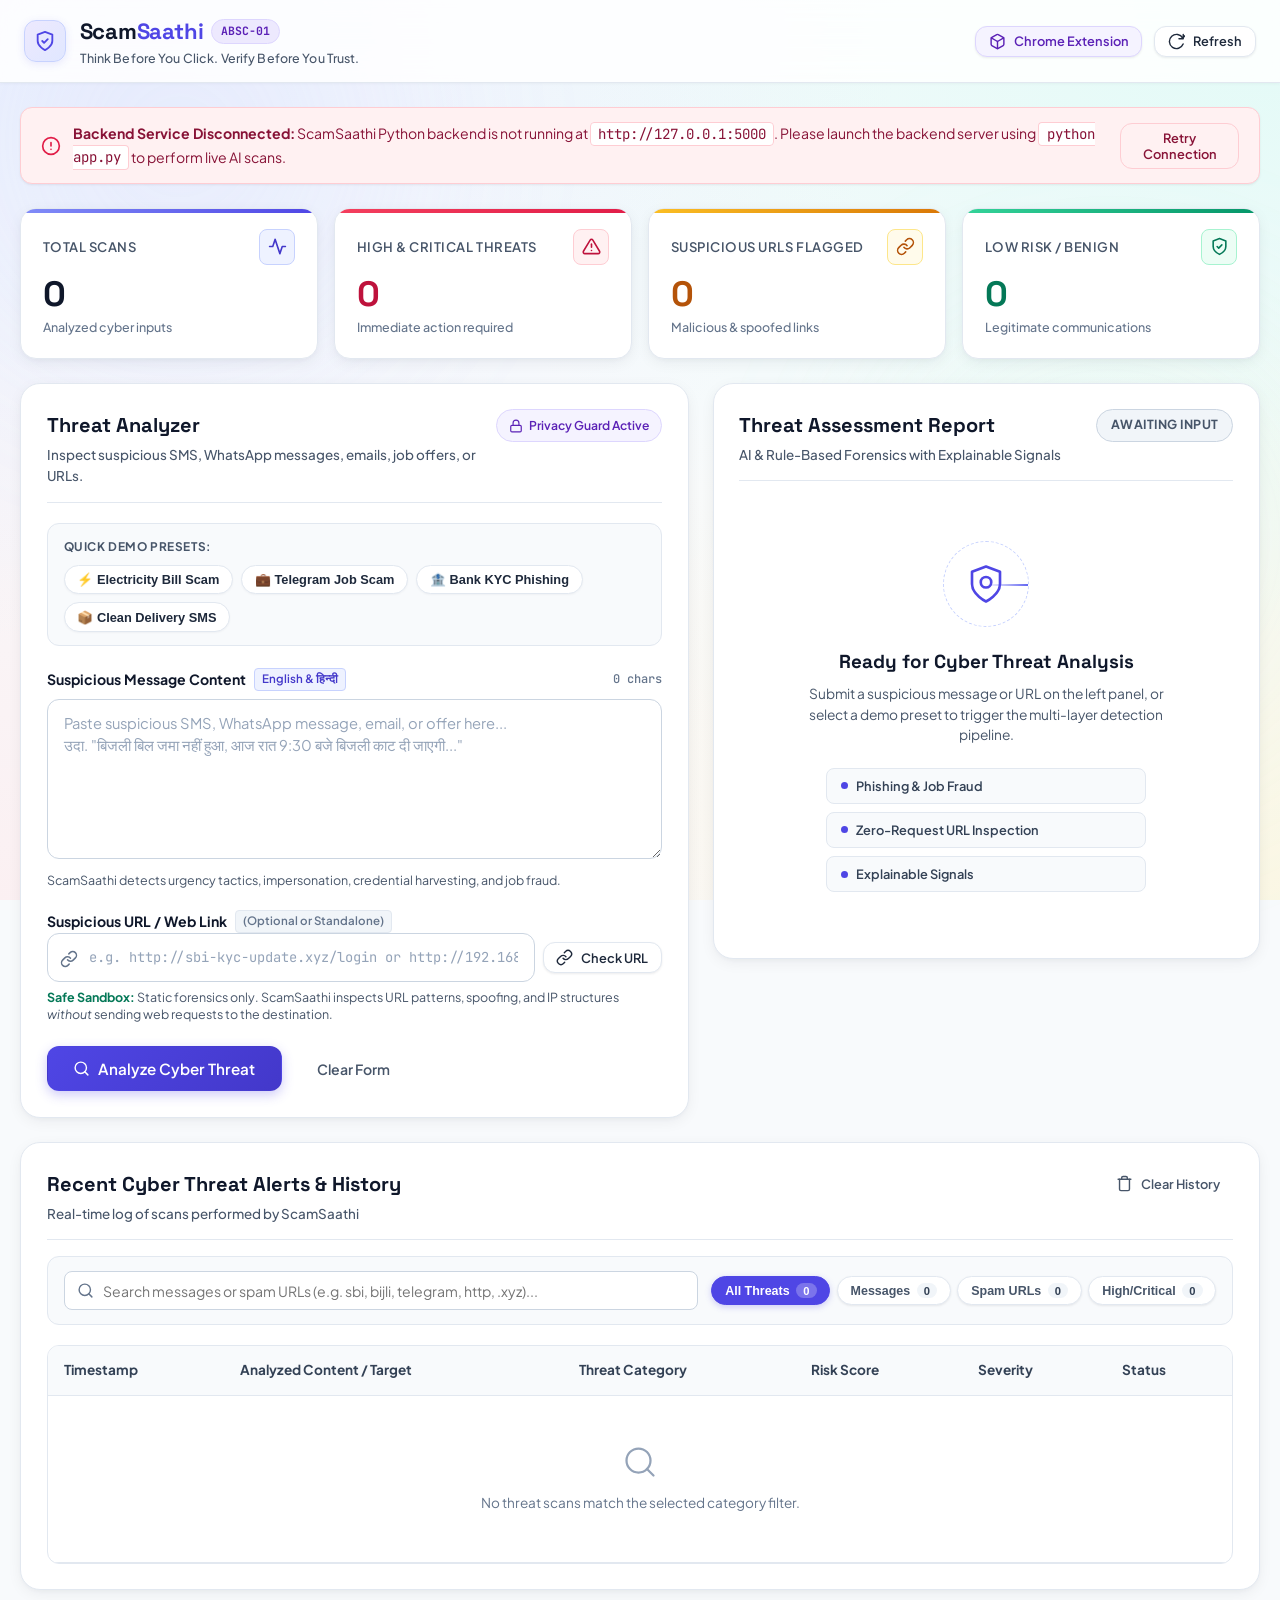
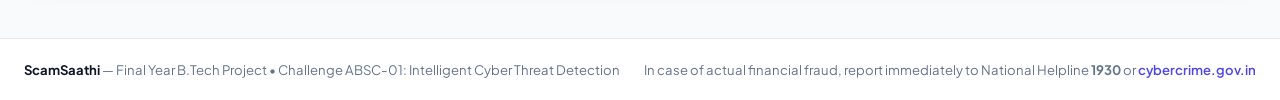
==== commit 9a7e90a9: "Your commit message" ====
--- a/index.html
+++ b/index.html
@@ -11,7 +11,7 @@
   <link rel="preconnect" href="https://fonts.gstatic.com" crossorigin>
   <link href="https://fonts.googleapis.com/css2?family=Plus+Jakarta+Sans:wght@300;400;500;600;700;800&family=Space+Grotesk:wght@500;700&family=JetBrains+Mono:wght@400;500;600&display=swap" rel="stylesheet">
   
-  <link rel="stylesheet" href="static/css/style.css">
+  <link rel="stylesheet" href="/static/css/style.css">
 </head>
 <body>
   <!-- Ambient cyber background glow elements -->
@@ -38,10 +38,14 @@
       </div>
 
       <div class="nav-controls">
-        <div class="system-status-pill" id="system-status-indicator" title="Backend connection status">
-          <span class="status-dot status-checking" id="status-dot"></span>
-          <span class="status-label" id="status-label">Checking Backend...</span>
-        </div>
+        <button type="button" class="btn btn-outline btn-sm btn-extension" id="btn-open-extension-modal" title="Install Chrome Browser Extension">
+          <svg class="btn-icon" viewBox="0 0 24 24" fill="none" stroke="currentColor" stroke-width="2" stroke-linecap="round" stroke-linejoin="round" aria-hidden="true">
+            <path d="M21 16V8a2 2 0 0 0-1-1.73l-7-4a2 2 0 0 0-2 0l-7 4A2 2 0 0 0 3 8v8a2 2 0 0 0 1 1.73l7 4a2 2 0 0 0 2 0l7-4A2 2 0 0 0 21 16z"/>
+            <polyline points="3.27 6.96 12 12.01 20.73 6.96"/>
+            <line x1="12" y1="22.08" x2="12" y2="12"/>
+          </svg>
+          <span>Chrome Extension</span>
+        </button>
         <button type="button" class="btn btn-secondary btn-sm" id="btn-refresh-stats" title="Refresh dashboard data">
           <svg class="btn-icon" viewBox="0 0 24 24" fill="none" stroke="currentColor" stroke-width="2" stroke-linecap="round" stroke-linejoin="round" aria-hidden="true">
             <path d="M21.5 2v6h-6M21.34 15.57a10 10 0 1 1-.57-8.38l5.67-5.67"/>
@@ -447,6 +451,31 @@
             </svg>
             <span>Clear History</span>
           </button>
+        </div>
+      </div>
+
+      <!-- Threat History Search & Filter Toolbar -->
+      <div class="history-toolbar">
+        <div class="history-search-wrap">
+          <svg class="search-icon" viewBox="0 0 24 24" fill="none" stroke="currentColor" stroke-width="2" stroke-linecap="round" stroke-linejoin="round" aria-hidden="true">
+            <circle cx="11" cy="11" r="8"/>
+            <line x1="21" y1="21" x2="16.65" y2="16.65"/>
+          </svg>
+          <input 
+            type="text" 
+            id="threat-search-input" 
+            class="history-search-input" 
+            placeholder="Search messages or spam URLs (e.g. sbi, bijli, telegram, http, .xyz)..." 
+            autocomplete="off"
+            aria-label="Search threat history"
+          >
+          <button type="button" id="btn-clear-search" class="btn-clear-search hidden" title="Clear search query">&times;</button>
+        </div>
+        <div class="history-filter-pills" role="radiogroup" aria-label="Filter threat types">
+          <button type="button" class="filter-pill active" data-filter="all">All Threats <span class="pill-count" id="count-all">0</span></button>
+          <button type="button" class="filter-pill" data-filter="messages">Messages <span class="pill-count" id="count-messages">0</span></button>
+          <button type="button" class="filter-pill" data-filter="urls">Spam URLs <span class="pill-count" id="count-urls">0</span></button>
+          <button type="button" class="filter-pill" data-filter="high">High/Critical <span class="pill-count" id="count-high">0</span></button>
         </div>
       </div>
 
@@ -495,6 +524,86 @@
     </div>
   </footer>
 
-  <script src="static/js/app.js"></script>
+  <!-- Threat Forensics Deep Inspection Modal -->
+  <div class="modal-overlay hidden" id="threat-detail-modal" role="dialog" aria-modal="true" aria-labelledby="modal-threat-title">
+    <div class="modal-card">
+      <div class="modal-header">
+        <div class="modal-title-row">
+          <span class="badge badge-high" id="modal-severity-badge">HIGH</span>
+          <h3 class="modal-title" id="modal-threat-title">Threat Forensics Inspection</h3>
+        </div>
+        <button type="button" class="modal-close-btn" id="modal-close-btn" aria-label="Close dialog">&times;</button>
+      </div>
+      <div class="modal-body" id="modal-body-content">
+        <!-- Rendered dynamically -->
+      </div>
+    </div>
+  </div>
+
+  <!-- Chrome Extension Installation Modal -->
+  <div class="modal-overlay hidden" id="extension-modal" role="dialog" aria-modal="true" aria-labelledby="modal-ext-title">
+    <div class="modal-card extension-modal-card">
+      <div class="modal-header">
+        <div class="modal-title-row">
+          <span class="badge" style="background:rgba(56,189,248,0.2); color:var(--color-cyan); border:1px solid var(--color-cyan);">Manifest V3</span>
+          <h3 class="modal-title" id="modal-ext-title">Install ScamSaathi Chrome Extension</h3>
+        </div>
+        <button type="button" class="modal-close-btn" id="modal-ext-close-btn" aria-label="Close dialog">&times;</button>
+      </div>
+      <div class="modal-body">
+        <div class="ext-intro-box">
+          <p>Protect your browser in real-time. The ScamSaathi Chrome Extension inspects active page URLs on demand and gives you right-click threat analysis on any highlighted message or SMS.</p>
+        </div>
+
+        <div class="ext-steps-list">
+          <div class="ext-step-item">
+            <div class="ext-step-num">1</div>
+            <div class="ext-step-content">
+              <strong>Locate or Download the Extension</strong>
+              <p>You can load directly from your existing local project or download as a standalone zip archive.</p>
+              <div class="ext-actions-row">
+                <a href="/api/download-extension" download="scamsaathi-chrome-extension.zip" class="btn btn-primary btn-sm" id="btn-download-ext-zip">
+                  <svg class="btn-icon" viewBox="0 0 24 24" fill="none" stroke="currentColor" stroke-width="2">
+                    <path d="M21 15v4a2 2 0 0 1-2 2H5a2 2 0 0 1-2-2v-4"/>
+                    <polyline points="7 10 12 15 17 10"/>
+                    <line x1="12" y1="15" x2="12" y2="3"/>
+                  </svg>
+                  <span>Download Extension (.zip)</span>
+                </a>
+                <button type="button" class="btn btn-secondary btn-sm" id="btn-copy-ext-path">
+                  <span>Copy Local Path</span>
+                </button>
+              </div>
+              <div class="ext-path-box" id="ext-path-box">c:\Users\ASUS\Downloads\main scam sathi\extension</div>
+            </div>
+          </div>
+
+          <div class="ext-step-item">
+            <div class="ext-step-num">2</div>
+            <div class="ext-step-content">
+              <strong>Open Extensions in Google Chrome</strong>
+              <p>Open a new tab in Chrome and go to: <code class="ext-code-pill">chrome://extensions</code></p>
+            </div>
+          </div>
+
+          <div class="ext-step-item">
+            <div class="ext-step-num">3</div>
+            <div class="ext-step-content">
+              <strong>Enable Developer Mode & Click "Load unpacked"</strong>
+              <p>Toggle <strong>"Developer mode"</strong> in the top-right corner, click <strong>"Load unpacked"</strong>, and select the <code>extension</code> folder!</p>
+            </div>
+          </div>
+        </div>
+
+        <div class="ext-features-grid">
+          <div class="ext-feat-item">🛡️ 1-Click Page Link Inspector</div>
+          <div class="ext-feat-item">🔍 Right-Click "Inspect with ScamSaathi"</div>
+          <div class="ext-feat-item">🔒 Zero-Network Privacy Engine</div>
+        </div>
+      </div>
+    </div>
+  </div>
+
+  <script src="/static/js/app.js"></script>
 </body>
 </html>
--- a/static/css/style.css
+++ b/static/css/style.css
@@ -1,50 +1,78 @@
 /* ==========================================================================
-   ScamSaathi - Modern Cyber Threat Detection & Risk Assessment Stylesheet
-   Theme: Deep Cybersecurity Dark Navy with High Contrast & Cyber Glows
+   ScamSaathi - Cyber Threat Detection & Risk Assessment Stylesheet
+   Theme: Aesthetic Pastel Frontend with High-Contrast Dashboard Architecture
+   Palette: Soft Pastel Gradients, Pure Card Surfaces, Deep Slate Ink Typography
    ========================================================================== */
 
 :root {
-  /* Color Palette - Curated Dark Navy & Neon Cyber Accents */
-  --bg-primary: #060b18;
-  --bg-secondary: #0b1328;
-  --bg-surface: #101b38;
-  --bg-surface-elevated: #16244a;
-  --bg-surface-card: rgba(16, 27, 56, 0.75);
+  /* --------------------------------------------------------------------------
+     Pastel Canvas & Frontend Palette (Soft, Gentle, Non-Aggressive)
+     -------------------------------------------------------------------------- */
+  --bg-primary: #f8fafc;                 /* Airy porcelain pastel canvas */
+  --bg-secondary: #f1f5f9;               /* Soft pastel mist backing */
+  --bg-surface: #ffffff;                 /* Pure crisp card surface */
+  --bg-surface-elevated: #f8fafc;        /* Subtle elevated pastel surface */
+  --bg-surface-card: rgba(255, 255, 255, 0.92); /* Frosted glass card */
   
-  --border-subtle: rgba(56, 189, 248, 0.12);
-  --border-focus: #38bdf8;
-  --border-highlight: rgba(99, 102, 241, 0.25);
+  /* Hairline Borders with High Definition */
+  --border-subtle: #e2e8f0;             /* Crisp light slate border */
+  --border-focus: #4f46e5;              /* Vibrant indigo focus */
+  --border-highlight: #c7d2fe;          /* Pastel periwinkle border */
   
-  /* Text Contrast Hierarchy (WCAG AA Compliant) */
-  --text-main: #f8fafc;
-  --text-muted: #94a3b8;
-  --text-dim: #64748b;
-  --text-inverse: #060b18;
-
-  /* Threat Severity Accent Tokens */
-  --color-cyan: #38bdf8;
-  --color-indigo: #6366f1;
-  --color-safe: #10b981;       /* Low / Clean */
-  --color-medium: #f59e0b;     /* Medium / Warning */
-  --color-high: #f97316;       /* High Alert */
-  --color-critical: #ef4444;   /* Critical Threat */
-  --color-critical-glow: rgba(239, 68, 68, 0.35);
+  /* --------------------------------------------------------------------------
+     High-Contrast Typography (WCAG AAA Compliant - Ink Slate Contrast)
+     -------------------------------------------------------------------------- */
+  --text-main: #0f172a;                 /* Deep ink slate for razor-sharp readability */
+  --text-muted: #475569;                /* Balanced dark slate for secondary labels */
+  --text-dim: #64748b;                  /* Muted slate for metadata & hints */
+  --text-inverse: #ffffff;
+
+  /* --------------------------------------------------------------------------
+     Pastel Brand Accents & High-Contrast Visual Tokens
+     -------------------------------------------------------------------------- */
+  --color-primary: #4f46e5;             /* High-contrast Deep Indigo */
+  --color-indigo: #4f46e5;
+  --color-indigo-soft: #6366f1;
+  --color-cyan: #0284c7;                /* Clean Azure Blue */
+  --color-teal: #0d9488;                /* Balanced Forest Teal */
+  
+  /* Severity Colors: Pastel Chip Backgrounds with High-Contrast Deep Ink Text */
+  --color-safe: #059669;                /* Rich Emerald */
+  --color-safe-bg: #ecfdf5;             /* Pastel Mint */
+  --color-safe-border: #a7f3d0;
+  --color-safe-text: #064e3b;
+  
+  --color-medium: #d97706;              /* Warm Amber */
+  --color-medium-bg: #fffbeb;           /* Pastel Butter/Honey */
+  --color-medium-border: #fde68a;
+  --color-medium-text: #78350f;
+
+  --color-high: #ea580c;                /* Rich Terracotta */
+  --color-high-bg: #fff7ed;             /* Pastel Peach */
+  --color-high-border: #fed7aa;
+  --color-high-text: #7c2d12;
+
+  --color-critical: #e11d48;            /* Bold Ruby Rose */
+  --color-critical-bg: #fff1f2;         /* Pastel Blossom Rose */
+  --color-critical-border: #fecdd3;
+  --color-critical-text: #881337;
+  --color-critical-glow: rgba(225, 29, 72, 0.15);
 
   /* Typography */
   --font-main: 'Plus Jakarta Sans', system-ui, -apple-system, sans-serif;
   --font-display: 'Space Grotesk', var(--font-main);
   --font-mono: 'JetBrains Mono', monospace;
 
-  /* Shadows & Glassmorphism */
-  --shadow-sm: 0 2px 8px rgba(0, 0, 0, 0.3);
-  --shadow-md: 0 4px 20px rgba(0, 0, 0, 0.4);
-  --shadow-lg: 0 10px 30px rgba(0, 0, 0, 0.5);
-  --glow-cyan: 0 0 24px rgba(56, 189, 248, 0.18);
-  --glow-indigo: 0 0 30px rgba(99, 102, 241, 0.2);
+  /* Natural Elevated Shadows (High Separation Against Pastel Background) */
+  --shadow-sm: 0 1px 3px rgba(15, 23, 42, 0.05), 0 1px 2px rgba(15, 23, 42, 0.03);
+  --shadow-md: 0 4px 16px -2px rgba(15, 23, 42, 0.07), 0 2px 6px -1px rgba(15, 23, 42, 0.04);
+  --shadow-lg: 0 12px 30px -4px rgba(15, 23, 42, 0.10);
+  --glow-cyan: 0 2px 14px rgba(79, 70, 229, 0.08);
+  --glow-indigo: 0 2px 16px rgba(79, 70, 229, 0.10);
 
   /* Radius */
-  --radius-sm: 6px;
-  --radius-md: 10px;
+  --radius-sm: 8px;
+  --radius-md: 12px;
   --radius-lg: 16px;
   --radius-xl: 20px;
   --radius-pill: 9999px;
@@ -69,6 +97,13 @@
 body {
   font-family: var(--font-main);
   background-color: var(--bg-primary);
+  /* Aesthetic Pastel Multi-Stop Mesh Gradient */
+  background-image: 
+    radial-gradient(at 0% 0%, rgba(224, 231, 255, 0.6) 0px, transparent 50%),
+    radial-gradient(at 100% 0%, rgba(204, 251, 241, 0.5) 0px, transparent 50%),
+    radial-gradient(at 100% 100%, rgba(254, 243, 199, 0.45) 0px, transparent 50%),
+    radial-gradient(at 0% 100%, rgba(255, 228, 230, 0.45) 0px, transparent 50%);
+  background-attachment: fixed;
   color: var(--text-main);
   line-height: 1.6;
   min-height: 100vh;
@@ -78,7 +113,7 @@
   flex-direction: column;
 }
 
-/* Ambient Background Glow Elements */
+/* Soft Pastel Ambient Atmosphere */
 .ambient-glow {
   position: fixed;
   border-radius: 50%;
@@ -89,17 +124,17 @@
 }
 
 .glow-1 {
-  width: 480px;
-  height: 480px;
-  background: radial-gradient(circle, rgba(99, 102, 241, 0.25) 0%, transparent 70%);
+  width: 520px;
+  height: 520px;
+  background: radial-gradient(circle, rgba(199, 210, 254, 0.7) 0%, transparent 70%);
   top: -120px;
   left: -80px;
 }
 
 .glow-2 {
-  width: 520px;
-  height: 520px;
-  background: radial-gradient(circle, rgba(56, 189, 248, 0.2) 0%, transparent 70%);
+  width: 540px;
+  height: 540px;
+  background: radial-gradient(circle, rgba(204, 251, 241, 0.6) 0%, transparent 70%);
   top: 30%;
   right: -100px;
 }
@@ -109,11 +144,12 @@
   position: sticky;
   top: 0;
   z-index: 100;
-  background: rgba(6, 11, 24, 0.85);
+  background: rgba(255, 255, 255, 0.85);
   backdrop-filter: blur(16px);
   -webkit-backdrop-filter: blur(16px);
   border-bottom: 1px solid var(--border-subtle);
-  padding: 0.9rem 1.5rem;
+  box-shadow: 0 1px 3px rgba(15, 23, 42, 0.04);
+  padding: 0.85rem 1.5rem;
 }
 
 .nav-container {
@@ -135,18 +171,18 @@
   width: 42px;
   height: 42px;
   border-radius: var(--radius-md);
-  background: linear-gradient(135deg, rgba(56, 189, 248, 0.15), rgba(99, 102, 241, 0.25));
-  border: 1px solid rgba(56, 189, 248, 0.3);
+  background: linear-gradient(135deg, #ede9fe, #e0e7ff);
+  border: 1px solid #c7d2fe;
   display: flex;
   align-items: center;
   justify-content: center;
-  color: var(--color-cyan);
-  box-shadow: 0 0 15px rgba(56, 189, 248, 0.2);
+  color: var(--color-primary);
+  box-shadow: 0 2px 8px rgba(79, 70, 229, 0.12);
 }
 
 .brand-icon {
-  width: 24px;
-  height: 24px;
+  width: 22px;
+  height: 22px;
 }
 
 .brand-title-row {
@@ -157,31 +193,32 @@
 
 .brand-name {
   font-family: var(--font-display);
-  font-size: 1.4rem;
-  font-weight: 700;
-  letter-spacing: -0.02em;
-  color: #fff;
+  font-size: 1.38rem;
+  font-weight: 700;
+  letter-spacing: -0.01em;
+  color: #0f172a;
 }
 
 .brand-highlight {
-  color: var(--color-cyan);
+  color: var(--color-primary);
 }
 
 .brand-badge {
   font-family: var(--font-mono);
   font-size: 0.72rem;
-  font-weight: 600;
-  padding: 0.15rem 0.5rem;
+  font-weight: 700;
+  padding: 0.15rem 0.55rem;
   border-radius: var(--radius-pill);
-  background: rgba(56, 189, 248, 0.12);
-  border: 1px solid rgba(56, 189, 248, 0.25);
-  color: var(--color-cyan);
+  background: #ede9fe;
+  border: 1px solid #ddd6fe;
+  color: #5b21b6;
 }
 
 .brand-tagline {
   font-size: 0.78rem;
   color: var(--text-muted);
-  letter-spacing: 0.02em;
+  letter-spacing: 0.01em;
+  font-weight: 500;
 }
 
 .nav-controls {
@@ -195,12 +232,14 @@
   display: flex;
   align-items: center;
   gap: 0.45rem;
-  background: rgba(16, 27, 56, 0.85);
+  background: #ffffff;
   border: 1px solid var(--border-subtle);
   padding: 0.4rem 0.85rem;
   border-radius: var(--radius-pill);
   font-size: 0.8rem;
+  font-weight: 600;
   color: var(--text-muted);
+  box-shadow: var(--shadow-sm);
 }
 
 .status-dot {
@@ -212,23 +251,23 @@
 
 .status-online {
   background-color: var(--color-safe);
-  box-shadow: 0 0 8px var(--color-safe);
+  box-shadow: 0 0 0 2px #d1fae5;
 }
 
 .status-offline {
   background-color: var(--color-critical);
-  box-shadow: 0 0 8px var(--color-critical);
+  box-shadow: 0 0 0 2px #ffe4e6;
 }
 
 .status-checking {
   background-color: var(--color-medium);
-  box-shadow: 0 0 8px var(--color-medium);
+  box-shadow: 0 0 0 2px #fef3c7;
   animation: pulse-dot 1.5s infinite;
 }
 
 @keyframes pulse-dot {
   0%, 100% { opacity: 1; transform: scale(1); }
-  50% { opacity: 0.4; transform: scale(0.85); }
+  50% { opacity: 0.5; transform: scale(0.9); }
 }
 
 /* Main Content Layout */
@@ -247,16 +286,17 @@
 
 /* Alert Banner */
 .alert-banner {
-  background: rgba(239, 68, 68, 0.12);
-  border: 1px solid rgba(239, 68, 68, 0.35);
+  background: var(--color-critical-bg);
+  border: 1px solid var(--color-critical-border);
   border-radius: var(--radius-md);
   padding: 0.85rem 1.25rem;
   display: flex;
   align-items: center;
   justify-content: space-between;
   gap: 1rem;
-  color: #fecaca;
-  font-size: 0.9rem;
+  color: var(--color-critical-text);
+  font-size: 0.88rem;
+  box-shadow: var(--shadow-sm);
 }
 
 .alert-banner-content {
@@ -273,14 +313,17 @@
 }
 
 .alert-banner-text code {
-  background: rgba(0, 0, 0, 0.35);
-  padding: 0.15rem 0.4rem;
+  background: #ffffff;
+  padding: 0.15rem 0.45rem;
   border-radius: 4px;
   font-family: var(--font-mono);
-  color: #fff;
-}
-
-/* Metrics Stat Cards Row */
+  color: var(--color-critical-text);
+  border: 1px solid var(--color-critical-border);
+}
+
+/* --------------------------------------------------------------------------
+   Telemetry & Metrics Stats Row - High-Contrast Dashboard Cards
+   -------------------------------------------------------------------------- */
 .metrics-grid {
   display: grid;
   grid-template-columns: repeat(auto-fit, minmax(230px, 1fr));
@@ -288,37 +331,54 @@
 }
 
 .metric-card {
-  background: var(--bg-surface-card);
-  backdrop-filter: blur(12px);
-  -webkit-backdrop-filter: blur(12px);
+  background: #ffffff;
   border: 1px solid var(--border-subtle);
   border-radius: var(--radius-lg);
-  padding: 1.15rem 1.25rem;
-  box-shadow: var(--shadow-sm);
-  transition: transform var(--transition-normal), border-color var(--transition-normal);
-}
+  padding: 1.25rem 1.35rem;
+  box-shadow: var(--shadow-md);
+  transition: transform var(--transition-normal), box-shadow var(--transition-normal), border-color var(--transition-normal);
+  position: relative;
+  overflow: hidden;
+}
+
+.metric-card::before {
+  content: '';
+  position: absolute;
+  top: 0;
+  left: 0;
+  right: 0;
+  height: 4px;
+}
+
+#card-total-scans::before { background: linear-gradient(90deg, #818cf8, #4f46e5); }
+#card-high-threats::before { background: linear-gradient(90deg, #f43f5e, #e11d48); }
+#card-suspicious-urls::before { background: linear-gradient(90deg, #fbbf24, #d97706); }
+#card-safe-rate::before { background: linear-gradient(90deg, #34d399, #059669); }
 
 .metric-card:hover {
   transform: translateY(-2px);
-  border-color: rgba(56, 189, 248, 0.3);
+  box-shadow: var(--shadow-lg);
+  border-color: #cbd5e1;
 }
 
 .metric-header {
   display: flex;
   align-items: center;
   justify-content: space-between;
-  margin-bottom: 0.5rem;
+  margin-bottom: 0.65rem;
 }
 
 .metric-title {
-  font-size: 0.85rem;
+  font-size: 0.82rem;
   color: var(--text-muted);
-  font-weight: 500;
+  font-weight: 600;
+  text-transform: uppercase;
+  letter-spacing: 0.04em;
 }
 
 .metric-icon-wrap {
-  width: 32px;
-  height: 32px;
+  width: 36px;
+  height: 36px;
   border-radius: var(--radius-sm);
   display: flex;
   align-items: center;
@@ -326,49 +386,57 @@
 }
 
 .metric-icon-wrap svg {
-  width: 17px;
-  height: 17px;
-}
-
+  width: 19px;
+  height: 19px;
+}
+
+/* High-Contrast Icon Backdrops with Soft Pastel Tints */
 .icon-cyan {
-  background: rgba(56, 189, 248, 0.12);
-  color: var(--color-cyan);
+  background: #eef2ff;
+  border: 1px solid #c7d2fe;
+  color: #4338ca;
 }
 
 .icon-red {
-  background: rgba(239, 68, 68, 0.12);
-  color: var(--color-critical);
+  background: #fff1f2;
+  border: 1px solid #fecdd3;
+  color: #be123c;
 }
 
 .icon-amber {
-  background: rgba(245, 158, 11, 0.12);
-  color: var(--color-medium);
+  background: #fffbeb;
+  border: 1px solid #fde68a;
+  color: #b45309;
 }
 
 .icon-emerald {
-  background: rgba(16, 185, 129, 0.12);
-  color: var(--color-safe);
+  background: #ecfdf5;
+  border: 1px solid #a7f3d0;
+  color: #047857;
 }
 
 .metric-value {
   font-family: var(--font-display);
-  font-size: 2.1rem;
-  font-weight: 700;
+  font-size: 2.2rem;
+  font-weight: 800;
   line-height: 1.1;
-  color: #fff;
+  color: #0f172a;
   margin-bottom: 0.25rem;
 }
 
 .metric-footer {
-  font-size: 0.75rem;
+  font-size: 0.78rem;
   color: var(--text-dim);
-}
-
-.threat-high { color: var(--color-critical); }
-.threat-amber { color: var(--color-medium); }
-.threat-safe { color: var(--color-safe); }
-
-/* Primary Two-Column Scanner Layout */
+  font-weight: 500;
+}
+
+.threat-high { color: #be123c !important; }
+.threat-amber { color: #b45309 !important; }
+.threat-safe { color: #047857 !important; }
+
+/* --------------------------------------------------------------------------
+   Primary Two-Column Scanner Layout
+   -------------------------------------------------------------------------- */
 .scanner-layout {
   display: grid;
   grid-template-columns: 1.1fr 0.9fr;
@@ -378,12 +446,10 @@
 
 /* Card Base */
 .card {
-  background: var(--bg-surface-card);
-  backdrop-filter: blur(14px);
-  -webkit-backdrop-filter: blur(14px);
+  background: #ffffff;
   border: 1px solid var(--border-subtle);
   border-radius: var(--radius-xl);
-  padding: 1.5rem;
+  padding: 1.6rem;
   box-shadow: var(--shadow-md);
   position: relative;
 }
@@ -394,7 +460,7 @@
   justify-content: space-between;
   gap: 1rem;
   margin-bottom: 1.25rem;
-  padding-bottom: 0.9rem;
+  padding-bottom: 0.95rem;
   border-bottom: 1px solid var(--border-subtle);
 }
 
@@ -402,13 +468,14 @@
   font-family: var(--font-display);
   font-size: 1.25rem;
   font-weight: 700;
-  color: #fff;
+  color: #0f172a;
 }
 
 .card-subtitle {
   font-size: 0.84rem;
   color: var(--text-muted);
   margin-top: 0.15rem;
+  font-weight: 500;
 }
 
 /* Privacy Guard Badge */
@@ -416,13 +483,13 @@
   display: inline-flex;
   align-items: center;
   gap: 0.4rem;
-  background: rgba(99, 102, 241, 0.12);
-  border: 1px solid rgba(99, 102, 241, 0.28);
+  background: #f5f3ff;
+  border: 1px solid #ddd6fe;
   padding: 0.35rem 0.75rem;
   border-radius: var(--radius-pill);
   font-size: 0.76rem;
-  color: #a5b4fc;
-  font-weight: 500;
+  color: #5b21b6;
+  font-weight: 600;
   flex-shrink: 0;
 }
 
@@ -433,21 +500,21 @@
 
 /* Quick Demo Presets */
 .sample-presets-container {
-  background: rgba(11, 19, 40, 0.7);
-  border: 1px dashed rgba(56, 189, 248, 0.2);
+  background: #f8fafc;
+  border: 1px solid var(--border-subtle);
   border-radius: var(--radius-md);
-  padding: 0.75rem 1rem;
-  margin-bottom: 1.25rem;
+  padding: 0.85rem 1rem;
+  margin-bottom: 1.35rem;
 }
 
 .sample-label {
   display: block;
-  font-size: 0.76rem;
+  font-size: 0.74rem;
   text-transform: uppercase;
   letter-spacing: 0.05em;
-  color: var(--color-cyan);
-  font-weight: 700;
-  margin-bottom: 0.5rem;
+  color: var(--text-muted);
+  font-weight: 700;
+  margin-bottom: 0.55rem;
 }
 
 .preset-buttons {
@@ -457,39 +524,42 @@
 }
 
 .preset-btn {
-  background: rgba(16, 27, 56, 0.9);
-  border: 1px solid rgba(56, 189, 248, 0.2);
-  color: var(--text-main);
-  padding: 0.35rem 0.75rem;
+  background: #ffffff;
+  border: 1px solid var(--border-subtle);
+  color: #1e293b;
+  padding: 0.38rem 0.8rem;
   border-radius: var(--radius-pill);
   font-size: 0.8rem;
+  font-weight: 600;
   cursor: pointer;
+  box-shadow: 0 1px 2px rgba(15, 23, 42, 0.04);
   transition: all var(--transition-fast);
 }
 
 .preset-btn:hover {
-  background: rgba(56, 189, 248, 0.15);
-  border-color: var(--color-cyan);
-  color: #fff;
+  background: #ede9fe;
+  border-color: #c7d2fe;
+  color: #4338ca;
   transform: translateY(-1px);
-}
-
-/* Forms & Inputs */
+  box-shadow: var(--shadow-sm);
+}
+
+/* Forms & Inputs - High Definition & Solid Contrast */
 .form-group {
-  margin-bottom: 1.2rem;
+  margin-bottom: 1.25rem;
 }
 
 .label-row {
   display: flex;
   align-items: center;
   justify-content: space-between;
-  margin-bottom: 0.4rem;
+  margin-bottom: 0.45rem;
 }
 
 .form-label {
   font-size: 0.88rem;
-  font-weight: 600;
-  color: var(--text-main);
+  font-weight: 700;
+  color: #0f172a;
   display: flex;
   align-items: center;
   gap: 0.5rem;
@@ -497,41 +567,48 @@
 
 .lang-tag, .optional-tag {
   font-size: 0.72rem;
-  font-weight: 500;
-  color: var(--color-cyan);
-  background: rgba(56, 189, 248, 0.1);
+  font-weight: 600;
+  color: #4338ca;
+  background: #eef2ff;
+  border: 1px solid #c7d2fe;
   padding: 0.1rem 0.45rem;
   border-radius: 4px;
 }
 
 .optional-tag {
   color: var(--text-dim);
-  background: rgba(255, 255, 255, 0.05);
+  background: #f1f5f9;
+  border-color: var(--border-subtle);
 }
 
 .char-count {
   font-size: 0.75rem;
   color: var(--text-dim);
   font-family: var(--font-mono);
+  font-weight: 500;
 }
 
 .form-control {
   width: 100%;
-  background: rgba(11, 19, 40, 0.9);
-  border: 1px solid rgba(56, 189, 248, 0.18);
+  background: #ffffff;
+  border: 1.5px solid #cbd5e1;
   border-radius: var(--radius-md);
-  padding: 0.75rem 1rem;
-  color: var(--text-main);
+  padding: 0.8rem 1rem;
+  color: #0f172a;
   font-family: var(--font-main);
   font-size: 0.92rem;
   line-height: 1.5;
   transition: border-color var(--transition-fast), box-shadow var(--transition-fast);
 }
 
+.form-control::placeholder {
+  color: #94a3b8;
+}
+
 .form-control:focus {
   outline: none;
   border-color: var(--border-focus);
-  box-shadow: 0 0 0 3px rgba(56, 189, 248, 0.18);
+  box-shadow: 0 0 0 3px rgba(79, 70, 229, 0.15);
 }
 
 .text-area {
@@ -551,7 +628,7 @@
   left: 0.85rem;
   width: 18px;
   height: 18px;
-  color: var(--text-dim);
+  color: #64748b;
   pointer-events: none;
   z-index: 2;
 }
@@ -571,25 +648,31 @@
 .url-check-btn {
   white-space: nowrap;
   flex-shrink: 0;
-  padding: 0.65rem 1rem;
-  font-size: 0.82rem;
-  border-color: rgba(56, 189, 248, 0.3);
+  padding: 0.7rem 1.1rem;
+  font-size: 0.84rem;
+  border: 1px solid var(--border-subtle);
+  background: #f8fafc;
+  color: #1e293b;
+  font-weight: 600;
 }
 
 .url-check-btn:hover {
-  border-color: var(--color-cyan);
-  background: rgba(56, 189, 248, 0.12);
+  border-color: #c7d2fe;
+  background: #eef2ff;
+  color: #4338ca;
 }
 
 .field-hint {
   display: block;
-  font-size: 0.76rem;
+  font-size: 0.78rem;
   color: var(--text-muted);
-  margin-top: 0.4rem;
+  margin-top: 0.45rem;
+  line-height: 1.4;
 }
 
 .security-safe-tag {
-  color: var(--color-safe);
+  color: #047857;
+  font-weight: 700;
 }
 
 /* Actions & Buttons */
@@ -605,9 +688,9 @@
   align-items: center;
   justify-content: center;
   gap: 0.5rem;
-  padding: 0.6rem 1.25rem;
+  padding: 0.6rem 1.3rem;
   border-radius: var(--radius-md);
-  font-size: 0.9rem;
+  font-size: 0.88rem;
   font-weight: 600;
   cursor: pointer;
   transition: all var(--transition-fast);
@@ -616,31 +699,34 @@
 }
 
 .btn:disabled {
-  opacity: 0.6;
+  opacity: 0.55;
   cursor: not-allowed;
 }
 
+/* Primary Button - High-Contrast Indigo with Crisp White Text */
 .btn-primary {
-  background: linear-gradient(135deg, #0284c7, #2563eb);
-  color: #fff;
-  box-shadow: 0 4px 14px rgba(37, 99, 235, 0.35);
+  background: linear-gradient(135deg, #4f46e5, #4338ca);
+  color: #ffffff;
+  box-shadow: 0 4px 12px rgba(79, 70, 229, 0.28);
 }
 
 .btn-primary:hover:not(:disabled) {
-  background: linear-gradient(135deg, #0ea5e9, #3b82f6);
-  box-shadow: 0 6px 20px rgba(14, 165, 233, 0.45);
+  background: linear-gradient(135deg, #4338ca, #3730a3);
+  box-shadow: 0 6px 16px rgba(79, 70, 229, 0.35);
   transform: translateY(-1px);
 }
 
 .btn-secondary {
-  background: rgba(16, 27, 56, 0.9);
-  border: 1px solid var(--border-subtle);
-  color: var(--text-main);
+  background: #ffffff;
+  border: 1px solid var(--border-subtle);
+  color: #1e293b;
+  box-shadow: var(--shadow-sm);
 }
 
 .btn-secondary:hover {
-  background: rgba(22, 36, 74, 0.9);
-  border-color: var(--color-cyan);
+  background: #f8fafc;
+  border-color: #cbd5e1;
+  color: #0f172a;
 }
 
 .btn-ghost {
@@ -649,33 +735,33 @@
 }
 
 .btn-ghost:hover {
-  color: #fff;
-  background: rgba(255, 255, 255, 0.05);
+  color: #0f172a;
+  background: #f1f5f9;
 }
 
 .btn-outline {
   background: transparent;
-  border-color: rgba(239, 68, 68, 0.4);
-  color: #fecaca;
+  border-color: var(--color-critical-border);
+  color: var(--color-critical-text);
 }
 
 .btn-outline:hover {
-  background: rgba(239, 68, 68, 0.15);
+  background: var(--color-critical-bg);
 }
 
 .btn-sm {
-  padding: 0.35rem 0.75rem;
+  padding: 0.38rem 0.8rem;
   font-size: 0.8rem;
 }
 
 .btn-lg {
-  padding: 0.8rem 1.6rem;
-  font-size: 0.98rem;
+  padding: 0.75rem 1.6rem;
+  font-size: 0.95rem;
 }
 
 .btn-icon {
-  width: 18px;
-  height: 18px;
+  width: 17px;
+  height: 17px;
 }
 
 /* Input Error Message */
@@ -683,12 +769,13 @@
   display: flex;
   align-items: center;
   gap: 0.5rem;
-  background: rgba(239, 68, 68, 0.12);
-  border: 1px solid rgba(239, 68, 68, 0.3);
-  padding: 0.65rem 0.9rem;
+  background: var(--color-critical-bg);
+  border: 1px solid var(--color-critical-border);
+  padding: 0.7rem 1rem;
   border-radius: var(--radius-sm);
-  color: #fca5a5;
+  color: var(--color-critical-text);
   font-size: 0.84rem;
+  font-weight: 500;
   margin-top: 1rem;
 }
 
@@ -696,6 +783,7 @@
   width: 17px;
   height: 17px;
   flex-shrink: 0;
+  color: var(--color-critical);
 }
 
 /* ==========================================================================
@@ -724,8 +812,8 @@
 
 .idle-graphic {
   position: relative;
-  width: 90px;
-  height: 90px;
+  width: 86px;
+  height: 86px;
   display: flex;
   align-items: center;
   justify-content: center;
@@ -736,8 +824,8 @@
   position: absolute;
   inset: 0;
   border-radius: 50%;
-  border: 2px dashed rgba(56, 189, 248, 0.3);
-  animation: radar-spin 8s linear infinite;
+  border: 1.5px dashed #c7d2fe;
+  animation: radar-spin 10s linear infinite;
 }
 
 .radar-line {
@@ -746,7 +834,7 @@
   left: 50%;
   width: 50%;
   height: 2px;
-  background: linear-gradient(90deg, transparent, var(--color-cyan));
+  background: linear-gradient(90deg, transparent, #6366f1);
   transform-origin: 0 0;
 }
 
@@ -756,25 +844,26 @@
 }
 
 .idle-shield-icon {
-  width: 44px;
-  height: 44px;
-  color: var(--color-cyan);
+  width: 42px;
+  height: 42px;
+  color: var(--color-primary);
   z-index: 2;
 }
 
 .state-title {
   font-family: var(--font-display);
-  font-size: 1.15rem;
-  font-weight: 700;
-  color: #fff;
+  font-size: 1.18rem;
+  font-weight: 700;
+  color: #0f172a;
   margin-bottom: 0.4rem;
 }
 
 .state-desc {
-  font-size: 0.88rem;
+  font-size: 0.86rem;
   color: var(--text-muted);
   max-width: 360px;
-  margin-bottom: 1.25rem;
+  margin-bottom: 1.35rem;
+  line-height: 1.5;
 }
 
 .detection-pipeline-features {
@@ -786,22 +875,23 @@
 }
 
 .feature-chip {
-  background: rgba(11, 19, 40, 0.8);
+  background: #f8fafc;
   border: 1px solid var(--border-subtle);
   border-radius: var(--radius-sm);
-  padding: 0.4rem 0.8rem;
+  padding: 0.45rem 0.85rem;
   font-size: 0.8rem;
-  color: var(--text-muted);
+  font-weight: 600;
+  color: #334155;
   display: flex;
   align-items: center;
   gap: 0.5rem;
 }
 
 .chip-dot {
-  width: 6px;
-  height: 6px;
+  width: 7px;
+  height: 7px;
   border-radius: 50%;
-  background: var(--color-cyan);
+  background: var(--color-primary);
 }
 
 /* Loading State */
@@ -813,15 +903,14 @@
 }
 
 .cyber-spinner {
-  width: 54px;
-  height: 54px;
-  border: 3px solid rgba(56, 189, 248, 0.15);
-  border-top-color: var(--color-cyan);
-  border-right-color: var(--color-indigo);
+  width: 48px;
+  height: 48px;
+  border: 3px solid #e2e8f0;
+  border-top-color: var(--color-primary);
+  border-right-color: #0d9488;
   border-radius: 50%;
-  animation: spin 0.85s linear infinite;
+  animation: spin 0.9s linear infinite;
   margin-bottom: 1.5rem;
-  box-shadow: 0 0 20px rgba(56, 189, 248, 0.2);
 }
 
 @keyframes spin {
@@ -837,10 +926,11 @@
 }
 
 .error-graphic {
-  width: 54px;
-  height: 54px;
+  width: 52px;
+  height: 52px;
   border-radius: 50%;
-  background: rgba(239, 68, 68, 0.12);
+  background: var(--color-critical-bg);
+  border: 1px solid var(--color-critical-border);
   display: flex;
   align-items: center;
   justify-content: center;
@@ -849,80 +939,75 @@
 }
 
 .error-graphic svg {
-  width: 28px;
-  height: 28px;
-}
-
-/* Severity Badges */
+  width: 26px;
+  height: 26px;
+}
+
+/* --------------------------------------------------------------------------
+   Severity Badges - Pastel Pill Tints with High-Contrast Deep Ink Text
+   -------------------------------------------------------------------------- */
 .badge {
   display: inline-flex;
   align-items: center;
   gap: 0.4rem;
-  padding: 0.35rem 0.85rem;
+  padding: 0.32rem 0.85rem;
   border-radius: var(--radius-pill);
-  font-size: 0.82rem;
+  font-size: 0.78rem;
   font-weight: 700;
   text-transform: uppercase;
   letter-spacing: 0.04em;
 }
 
 .badge-idle {
-  background: rgba(100, 116, 139, 0.15);
-  border: 1px solid rgba(100, 116, 139, 0.3);
-  color: var(--text-muted);
+  background: #f1f5f9;
+  border: 1px solid #cbd5e1;
+  color: #475569;
 }
 
 .badge-low {
-  background: rgba(16, 185, 129, 0.15);
-  border: 1px solid rgba(16, 185, 129, 0.35);
-  color: #34d399;
+  background: var(--color-safe-bg);
+  border: 1px solid var(--color-safe-border);
+  color: var(--color-safe-text);
 }
 
 .badge-medium {
-  background: rgba(245, 158, 11, 0.15);
-  border: 1px solid rgba(245, 158, 11, 0.35);
-  color: #fbbf24;
+  background: var(--color-medium-bg);
+  border: 1px solid var(--color-medium-border);
+  color: var(--color-medium-text);
 }
 
 .badge-high {
-  background: rgba(249, 115, 22, 0.18);
-  border: 1px solid rgba(249, 115, 22, 0.4);
-  color: #fb923c;
+  background: var(--color-high-bg);
+  border: 1px solid var(--color-high-border);
+  color: var(--color-high-text);
 }
 
 .badge-critical {
-  background: rgba(239, 68, 68, 0.22);
-  border: 1px solid rgba(239, 68, 68, 0.5);
-  color: #f87171;
-  box-shadow: 0 0 12px var(--color-critical-glow);
-  animation: pulse-badge 2s infinite;
-}
-
-@keyframes pulse-badge {
-  0%, 100% { box-shadow: 0 0 8px rgba(239, 68, 68, 0.25); }
-  50% { box-shadow: 0 0 18px rgba(239, 68, 68, 0.55); }
+  background: var(--color-critical-bg);
+  border: 1px solid var(--color-critical-border);
+  color: var(--color-critical-text);
 }
 
 /* ==========================================================================
-   Success State & Detailed Explanations
+   Success State & Detailed Forensic Explanations
    ========================================================================== */
 
 .score-overview-box {
   display: flex;
   align-items: center;
   gap: 1.5rem;
-  background: rgba(11, 19, 40, 0.7);
+  background: #f8fafc;
   border: 1px solid var(--border-subtle);
   border-radius: var(--radius-lg);
-  padding: 1.25rem;
+  padding: 1.35rem;
   margin-bottom: 1.25rem;
 }
 
 /* Circular SVG Gauge */
 .gauge-wrapper {
   position: relative;
-  width: 120px;
-  height: 120px;
+  width: 110px;
+  height: 110px;
   flex-shrink: 0;
 }
 
@@ -932,7 +1017,7 @@
 
 .gauge-bg {
   fill: none;
-  stroke: rgba(255, 255, 255, 0.08);
+  stroke: #e2e8f0;
   stroke-width: 9;
 }
 
@@ -942,7 +1027,7 @@
   stroke-linecap: round;
   stroke-dasharray: 314.159; /* 2 * PI * 50 */
   stroke-dashoffset: 314.159;
-  transition: stroke-dashoffset 1s cubic-bezier(0.4, 0, 0.2, 1), stroke 0.4s ease;
+  transition: stroke-dashoffset 0.8s cubic-bezier(0.4, 0, 0.2, 1), stroke 0.3s ease;
 }
 
 .gauge-center-text {
@@ -957,9 +1042,9 @@
 
 .score-number {
   font-family: var(--font-display);
-  font-size: 2.2rem;
+  font-size: 2.1rem;
   font-weight: 800;
-  color: #fff;
+  color: #0f172a;
   line-height: 1;
 }
 
@@ -967,6 +1052,7 @@
   font-size: 0.72rem;
   color: var(--text-dim);
   font-family: var(--font-mono);
+  font-weight: 600;
 }
 
 .score-meta-details {
@@ -982,16 +1068,17 @@
 }
 
 .score-meta-label {
-  font-size: 0.78rem;
+  font-size: 0.76rem;
   text-transform: uppercase;
   letter-spacing: 0.05em;
   color: var(--text-muted);
+  font-weight: 700;
 }
 
 .severity-badge-dynamic {
-  font-size: 0.76rem;
-  font-weight: 700;
-  padding: 0.15rem 0.55rem;
+  font-size: 0.75rem;
+  font-weight: 700;
+  padding: 0.15rem 0.6rem;
   border-radius: var(--radius-pill);
   text-transform: uppercase;
 }
@@ -1000,15 +1087,16 @@
   font-family: var(--font-display);
   font-size: 1.15rem;
   font-weight: 700;
-  color: #fff;
+  color: #0f172a;
   margin-bottom: 0.25rem;
 }
 
 .threat-summary-text {
-  font-size: 0.84rem;
-  color: var(--text-muted);
-  line-height: 1.4;
-  margin-bottom: 0.6rem;
+  font-size: 0.85rem;
+  color: #334155;
+  line-height: 1.45;
+  margin-bottom: 0.65rem;
+  font-weight: 500;
 }
 
 .threat-tags-list {
@@ -1018,11 +1106,12 @@
 }
 
 .threat-tag {
-  font-size: 0.74rem;
-  background: rgba(99, 102, 241, 0.15);
-  border: 1px solid rgba(99, 102, 241, 0.3);
-  color: #c7d2fe;
-  padding: 0.15rem 0.5rem;
+  font-size: 0.75rem;
+  background: #ede9fe;
+  border: 1px solid #ddd6fe;
+  color: #5b21b6;
+  font-weight: 600;
+  padding: 0.18rem 0.55rem;
   border-radius: 4px;
 }
 
@@ -1042,22 +1131,25 @@
   width: 18px;
   height: 18px;
   flex-shrink: 0;
+  color: var(--color-primary);
 }
 
 .section-title {
   font-family: var(--font-display);
   font-size: 0.95rem;
   font-weight: 700;
-  color: #fff;
+  color: #0f172a;
 }
 
 .indicator-count {
   margin-left: auto;
-  font-size: 0.75rem;
-  background: rgba(255, 255, 255, 0.08);
-  padding: 0.1rem 0.5rem;
+  font-size: 0.74rem;
+  font-weight: 700;
+  background: #f1f5f9;
+  padding: 0.15rem 0.55rem;
   border-radius: var(--radius-pill);
-  color: var(--text-muted);
+  color: #334155;
+  border: 1px solid var(--border-subtle);
 }
 
 .warning-indicators-list {
@@ -1067,14 +1159,15 @@
 }
 
 .indicator-card {
-  background: rgba(11, 19, 40, 0.85);
-  border: 1px solid var(--border-subtle);
-  border-left: 3px solid var(--color-medium);
+  background: #ffffff;
+  border: 1px solid var(--border-subtle);
+  border-left: 4px solid var(--color-medium);
   border-radius: var(--radius-sm);
-  padding: 0.75rem 0.9rem;
+  padding: 0.8rem 1rem;
   display: flex;
   flex-direction: column;
-  gap: 0.2rem;
+  gap: 0.25rem;
+  box-shadow: 0 1px 3px rgba(15, 23, 42, 0.04);
 }
 
 .indicator-card.severity-high {
@@ -1090,26 +1183,26 @@
 }
 
 .indicator-headline {
-  font-size: 0.85rem;
-  font-weight: 600;
-  color: #fff;
+  font-size: 0.86rem;
+  font-weight: 700;
+  color: #0f172a;
   display: flex;
   align-items: center;
   justify-content: space-between;
 }
 
 .indicator-detail {
-  font-size: 0.78rem;
-  color: var(--text-muted);
-  line-height: 1.4;
+  font-size: 0.8rem;
+  color: #475569;
+  line-height: 1.45;
 }
 
 /* URL Forensics Box */
 .url-forensic-box {
-  background: rgba(11, 19, 40, 0.9);
+  background: #f8fafc;
   border: 1px solid var(--border-subtle);
   border-radius: var(--radius-md);
-  padding: 0.85rem 1rem;
+  padding: 0.9rem 1rem;
 }
 
 .url-display-line {
@@ -1122,19 +1215,19 @@
 .url-display-label {
   font-size: 0.74rem;
   text-transform: uppercase;
-  color: var(--color-cyan);
-  font-weight: 600;
+  color: #4338ca;
+  font-weight: 700;
 }
 
 .url-display-code {
   font-family: var(--font-mono);
   font-size: 0.82rem;
-  background: rgba(0, 0, 0, 0.4);
-  padding: 0.35rem 0.65rem;
+  background: #ffffff;
+  padding: 0.45rem 0.75rem;
   border-radius: 4px;
-  color: #e2e8f0;
+  color: #0f172a;
   word-break: break-all;
-  border: 1px solid rgba(255, 255, 255, 0.05);
+  border: 1px solid var(--border-subtle);
 }
 
 .url-signals-grid {
@@ -1144,43 +1237,45 @@
 }
 
 .url-signal-pill {
-  background: rgba(16, 27, 56, 0.8);
+  background: #ffffff;
   border: 1px solid var(--border-subtle);
   border-radius: 4px;
-  padding: 0.3rem 0.6rem;
-  font-size: 0.75rem;
-  color: var(--text-muted);
+  padding: 0.35rem 0.65rem;
+  font-size: 0.76rem;
+  font-weight: 500;
+  color: #334155;
   display: flex;
   align-items: center;
   gap: 0.4rem;
+  box-shadow: 0 1px 2px rgba(15, 23, 42, 0.03);
 }
 
 /* Machine Learning Text Classifier Card */
 .icon-indigo {
-  background: rgba(99, 102, 241, 0.12);
-  color: #818cf8;
+  background: #ede9fe;
+  color: #5b21b6;
 }
 
 .experimental-pill {
   margin-left: auto;
   font-size: 0.72rem;
-  font-weight: 600;
-  background: rgba(99, 102, 241, 0.15);
-  border: 1px solid rgba(99, 102, 241, 0.3);
-  color: #c7d2fe;
+  font-weight: 700;
+  background: #ede9fe;
+  border: 1px solid #ddd6fe;
+  color: #5b21b6;
   padding: 0.15rem 0.55rem;
   border-radius: var(--radius-pill);
 }
 
 .ml-card-box {
-  background: rgba(11, 19, 40, 0.88);
-  border: 1px solid rgba(99, 102, 241, 0.25);
-  border-left: 3px solid #818cf8;
+  background: #f8fafc;
+  border: 1px solid #c7d2fe;
+  border-left: 4px solid var(--color-primary);
   border-radius: var(--radius-md);
-  padding: 0.95rem 1.15rem;
+  padding: 1rem 1.2rem;
   display: flex;
   flex-direction: column;
-  gap: 0.6rem;
+  gap: 0.65rem;
 }
 
 .ml-result-header {
@@ -1197,28 +1292,28 @@
 }
 
 .ml-pred-label {
-  font-size: 0.8rem;
+  font-size: 0.82rem;
   color: var(--text-muted);
-  font-weight: 500;
+  font-weight: 600;
 }
 
 .ml-category-badge {
-  font-size: 0.8rem;
-  font-weight: 700;
-  padding: 0.2rem 0.65rem;
+  font-size: 0.78rem;
+  font-weight: 700;
+  padding: 0.2rem 0.7rem;
   border-radius: var(--radius-pill);
 }
 
 .ml-badge-suspicious {
-  background: rgba(239, 68, 68, 0.18);
-  border: 1px solid rgba(239, 68, 68, 0.4);
-  color: #fca5a5;
+  background: var(--color-critical-bg);
+  border: 1px solid var(--color-critical-border);
+  color: var(--color-critical-text);
 }
 
 .ml-badge-legitimate {
-  background: rgba(16, 185, 129, 0.18);
-  border: 1px solid rgba(16, 185, 129, 0.4);
-  color: #6ee7b7;
+  background: var(--color-safe-bg);
+  border: 1px solid var(--color-safe-border);
+  color: var(--color-safe-text);
 }
 
 .ml-confidence-group {
@@ -1229,9 +1324,9 @@
 
 .ml-confidence-val {
   font-family: var(--font-display);
-  font-size: 1.15rem;
-  font-weight: 700;
-  color: #fff;
+  font-size: 1.2rem;
+  font-weight: 800;
+  color: #0f172a;
 }
 
 .ml-confidence-label {
@@ -1239,22 +1334,24 @@
   color: var(--text-dim);
   text-transform: uppercase;
   letter-spacing: 0.04em;
+  font-weight: 600;
 }
 
 .ml-explanation-text {
-  font-size: 0.82rem;
-  color: #cbd5e1;
+  font-size: 0.84rem;
+  color: #1e293b;
+  line-height: 1.5;
+  font-weight: 500;
+}
+
+.ml-disclaimer-box {
+  background: #ffffff;
+  border: 1px solid var(--border-subtle);
+  border-radius: 4px;
+  padding: 0.5rem 0.75rem;
+  font-size: 0.74rem;
+  color: #64748b;
   line-height: 1.45;
-}
-
-.ml-disclaimer-box {
-  background: rgba(0, 0, 0, 0.3);
-  border: 1px solid rgba(255, 255, 255, 0.05);
-  border-radius: 4px;
-  padding: 0.45rem 0.65rem;
-  font-size: 0.72rem;
-  color: var(--text-dim);
-  line-height: 1.4;
 }
 
 /* Safety Recommendations */
@@ -1266,24 +1363,25 @@
 }
 
 .safety-action-item {
-  background: rgba(16, 185, 129, 0.06);
-  border: 1px solid rgba(16, 185, 129, 0.18);
+  background: var(--color-safe-bg);
+  border: 1px solid var(--color-safe-border);
   border-radius: var(--radius-sm);
-  padding: 0.65rem 0.85rem;
-  font-size: 0.82rem;
-  color: #d1fae5;
+  padding: 0.7rem 0.9rem;
+  font-size: 0.84rem;
+  font-weight: 500;
+  color: var(--color-safe-text);
   display: flex;
   align-items: flex-start;
-  gap: 0.6rem;
-  line-height: 1.4;
+  gap: 0.65rem;
+  line-height: 1.45;
 }
 
 .safety-check-icon {
-  width: 16px;
-  height: 16px;
+  width: 17px;
+  height: 17px;
   color: var(--color-safe);
   flex-shrink: 0;
-  margin-top: 1px;
+  margin-top: 2px;
 }
 
 /* Privacy Redacted Footer */
@@ -1294,22 +1392,23 @@
   margin-top: 1rem;
   padding-top: 0.85rem;
   border-top: 1px solid var(--border-subtle);
-  font-size: 0.76rem;
+  font-size: 0.78rem;
   color: var(--text-dim);
+  font-weight: 500;
 }
 
 .privacy-note-icon {
-  width: 14px;
-  height: 14px;
-  color: #818cf8;
+  width: 15px;
+  height: 15px;
+  color: var(--color-primary);
 }
 
 /* ==========================================================================
-   Recent Scan History Table
+   Recent Scan History Table - Crisp High-Contrast Table Architecture
    ========================================================================== */
 
 .history-card {
-  padding: 1.5rem;
+  padding: 1.6rem;
 }
 
 .history-header {
@@ -1319,6 +1418,9 @@
 .table-responsive {
   width: 100%;
   overflow-x: auto;
+  border: 1px solid var(--border-subtle);
+  border-radius: var(--radius-md);
+  background: #ffffff;
 }
 
 .history-table {
@@ -1329,30 +1431,31 @@
 }
 
 .history-table th {
-  padding: 0.75rem 1rem;
-  background: rgba(11, 19, 40, 0.8);
-  color: var(--text-muted);
-  font-weight: 600;
+  padding: 0.85rem 1rem;
+  background: #f8fafc;
+  color: #334155;
+  font-weight: 700;
+  border-bottom: 1.5px solid var(--border-subtle);
+  white-space: nowrap;
+}
+
+.history-table td {
+  padding: 0.9rem 1rem;
   border-bottom: 1px solid var(--border-subtle);
-  white-space: nowrap;
-}
-
-.history-table td {
-  padding: 0.85rem 1rem;
-  border-bottom: 1px solid rgba(56, 189, 248, 0.07);
-  color: var(--text-main);
+  color: #0f172a;
   vertical-align: middle;
 }
 
 .history-table tr:hover td {
-  background: rgba(56, 189, 248, 0.03);
+  background: #f8fafc;
 }
 
 .history-time {
   font-family: var(--font-mono);
-  font-size: 0.76rem;
+  font-size: 0.78rem;
   color: var(--text-dim);
   white-space: nowrap;
+  font-weight: 500;
 }
 
 .history-snippet {
@@ -1360,12 +1463,14 @@
   white-space: nowrap;
   overflow: hidden;
   text-overflow: ellipsis;
-  color: #cbd5e1;
+  color: #1e293b;
+  font-weight: 500;
 }
 
 .history-score-cell {
   font-family: var(--font-mono);
-  font-weight: 700;
+  font-weight: 800;
+  color: #0f172a;
 }
 
 .empty-history-cell {
@@ -1384,15 +1489,16 @@
 .empty-history-icon {
   width: 36px;
   height: 36px;
+  color: #94a3b8;
 }
 
 /* Footer */
 .app-footer {
   border-top: 1px solid var(--border-subtle);
-  background: rgba(6, 11, 24, 0.9);
+  background: #ffffff;
   padding: 1.25rem 1.5rem;
   margin-top: auto;
-  font-size: 0.8rem;
+  font-size: 0.82rem;
   color: var(--text-dim);
 }
 
@@ -1408,12 +1514,13 @@
 
 .footer-logo {
   font-weight: 700;
-  color: #fff;
+  color: #0f172a;
 }
 
 .footer-link {
-  color: var(--color-cyan);
+  color: var(--color-primary);
   text-decoration: none;
+  font-weight: 600;
 }
 
 .footer-link:hover {
@@ -1456,3 +1563,375 @@
     justify-content: center;
   }
 }
+
+/* ==========================================================================
+   Threat History Toolbar, Search & Filter System, and Forensics Modal
+   ========================================================================== */
+.history-toolbar {
+  display: flex;
+  flex-wrap: wrap;
+  align-items: center;
+  justify-content: space-between;
+  gap: 0.85rem;
+  margin-bottom: 1.25rem;
+  padding: 0.85rem 1rem;
+  background: #f8fafc;
+  border: 1px solid var(--border-subtle);
+  border-radius: var(--radius-md);
+}
+
+.history-search-wrap {
+  position: relative;
+  flex: 1;
+  min-width: 260px;
+  display: flex;
+  align-items: center;
+}
+
+.history-search-wrap .search-icon {
+  position: absolute;
+  left: 0.85rem;
+  width: 17px;
+  height: 17px;
+  color: #64748b;
+  pointer-events: none;
+}
+
+.history-search-input {
+  width: 100%;
+  padding: 0.6rem 2.2rem 0.6rem 2.4rem;
+  background: #ffffff;
+  border: 1.5px solid #cbd5e1;
+  border-radius: var(--radius-sm);
+  color: #0f172a;
+  font-size: 0.88rem;
+  font-family: inherit;
+  outline: none;
+  transition: border-color var(--transition-fast), box-shadow var(--transition-fast);
+}
+
+.history-search-input:focus {
+  border-color: var(--color-primary);
+  box-shadow: 0 0 0 3px rgba(79, 70, 229, 0.15);
+}
+
+.btn-clear-search {
+  position: absolute;
+  right: 0.75rem;
+  background: none;
+  border: none;
+  color: #94a3b8;
+  font-size: 1.25rem;
+  cursor: pointer;
+  line-height: 1;
+  transition: color var(--transition-fast);
+}
+
+.btn-clear-search:hover {
+  color: #0f172a;
+}
+
+.history-filter-pills {
+  display: flex;
+  flex-wrap: wrap;
+  gap: 0.4rem;
+  align-items: center;
+}
+
+.filter-pill {
+  display: inline-flex;
+  align-items: center;
+  gap: 0.4rem;
+  padding: 0.38rem 0.8rem;
+  background: #ffffff;
+  border: 1px solid var(--border-subtle);
+  border-radius: var(--radius-pill);
+  color: var(--text-muted);
+  font-size: 0.78rem;
+  font-weight: 600;
+  cursor: pointer;
+  box-shadow: var(--shadow-sm);
+  transition: all var(--transition-fast);
+}
+
+.filter-pill:hover {
+  background: #f1f5f9;
+  color: #0f172a;
+  border-color: #cbd5e1;
+}
+
+.filter-pill.active {
+  background: #4f46e5;
+  color: #ffffff;
+  border-color: #4f46e5;
+  box-shadow: 0 2px 6px rgba(79, 70, 229, 0.25);
+}
+
+.pill-count {
+  display: inline-block;
+  padding: 0.1rem 0.45rem;
+  background: #f1f5f9;
+  color: #334155;
+  border-radius: var(--radius-pill);
+  font-size: 0.7rem;
+  font-weight: 700;
+}
+
+.filter-pill.active .pill-count {
+  background: rgba(255, 255, 255, 0.25);
+  color: #ffffff;
+}
+
+/* History table clickable row */
+.history-table tbody tr.clickable-row {
+  cursor: pointer;
+  transition: background var(--transition-fast);
+}
+
+.history-table tbody tr.clickable-row:hover {
+  background: #f5f3ff;
+}
+
+.highlight-match {
+  background: #fef08a;
+  color: #854d0e;
+  border-radius: 2px;
+  padding: 0 2px;
+  font-weight: 700;
+}
+
+/* Threat Forensics Modal */
+.modal-overlay {
+  position: fixed;
+  inset: 0;
+  background: rgba(15, 23, 42, 0.55);
+  backdrop-filter: blur(8px);
+  z-index: 1000;
+  display: flex;
+  align-items: center;
+  justify-content: center;
+  padding: 1.5rem;
+  animation: fadeIn 0.2s ease-out;
+}
+
+.modal-card {
+  width: 100%;
+  max-width: 680px;
+  max-height: 85vh;
+  background: #ffffff;
+  border: 1px solid var(--border-subtle);
+  border-radius: var(--radius-lg);
+  box-shadow: 0 20px 45px rgba(15, 23, 42, 0.2);
+  display: flex;
+  flex-direction: column;
+  overflow: hidden;
+}
+
+.modal-header {
+  display: flex;
+  align-items: center;
+  justify-content: space-between;
+  padding: 1.1rem 1.35rem;
+  background: #f8fafc;
+  border-bottom: 1px solid var(--border-subtle);
+}
+
+.modal-title-row {
+  display: flex;
+  align-items: center;
+  gap: 0.75rem;
+}
+
+.modal-title {
+  font-size: 1.1rem;
+  font-weight: 700;
+  color: #0f172a;
+}
+
+.modal-close-btn {
+  background: none;
+  border: none;
+  color: #64748b;
+  font-size: 1.4rem;
+  cursor: pointer;
+  line-height: 1;
+  padding: 0.2rem 0.5rem;
+  border-radius: var(--radius-sm);
+  transition: color var(--transition-fast), background var(--transition-fast);
+}
+
+.modal-close-btn:hover {
+  color: #0f172a;
+  background: #e2e8f0;
+}
+
+.modal-body {
+  padding: 1.35rem;
+  overflow-y: auto;
+  display: flex;
+  flex-direction: column;
+  gap: 1.1rem;
+}
+
+.modal-section-title {
+  font-size: 0.78rem;
+  text-transform: uppercase;
+  letter-spacing: 0.05em;
+  color: #4338ca;
+  margin-bottom: 0.45rem;
+  font-weight: 700;
+}
+
+.modal-code-box {
+  background: #f8fafc;
+  padding: 0.85rem 1.1rem;
+  border-radius: var(--radius-sm);
+  font-family: var(--font-mono);
+  font-size: 0.84rem;
+  color: #0f172a;
+  white-space: pre-wrap;
+  word-break: break-all;
+  border: 1px solid var(--border-subtle);
+}
+
+@keyframes fadeIn {
+  from { opacity: 0; }
+  to { opacity: 1; }
+}
+
+/* ==========================================================================
+   Chrome Extension Modal & Toolbar Button
+   ========================================================================== */
+.btn-extension {
+  border-color: #ddd6fe;
+  color: #5b21b6;
+  background: #f5f3ff;
+  box-shadow: var(--shadow-sm);
+  transition: all var(--transition-fast);
+}
+
+.btn-extension:hover {
+  background: #ede9fe;
+  border-color: #c7d2fe;
+  color: #4338ca;
+}
+
+.badge-cyan {
+  background: #ede9fe;
+  color: #5b21b6;
+  border: 1px solid #ddd6fe;
+}
+
+.extension-modal-card {
+  max-width: 620px;
+}
+
+.ext-intro-box {
+  background: #f8fafc;
+  padding: 0.95rem 1.1rem;
+  border-radius: var(--radius-sm);
+  font-size: 0.85rem;
+  color: #334155;
+  line-height: 1.5;
+  border-left: 4px solid var(--color-primary);
+}
+
+.ext-steps-list {
+  display: flex;
+  flex-direction: column;
+  gap: 0.85rem;
+  margin-top: 0.5rem;
+}
+
+.ext-step-item {
+  display: flex;
+  gap: 0.95rem;
+  align-items: flex-start;
+  background: #ffffff;
+  border: 1px solid var(--border-subtle);
+  border-radius: var(--radius-md);
+  padding: 0.95rem 1.1rem;
+  box-shadow: 0 1px 3px rgba(15, 23, 42, 0.03);
+}
+
+.ext-step-num {
+  width: 28px;
+  height: 28px;
+  border-radius: 50%;
+  background: #ede9fe;
+  color: #4338ca;
+  border: 1.5px solid #c7d2fe;
+  display: flex;
+  align-items: center;
+  justify-content: center;
+  font-weight: 800;
+  font-size: 0.84rem;
+  flex-shrink: 0;
+  margin-top: 1px;
+}
+
+.ext-step-content {
+  flex: 1;
+  display: flex;
+  flex-direction: column;
+  gap: 0.35rem;
+  font-size: 0.84rem;
+}
+
+.ext-step-content strong {
+  color: #0f172a;
+  font-size: 0.9rem;
+}
+
+.ext-step-content p {
+  color: #475569;
+  line-height: 1.45;
+}
+
+.ext-actions-row {
+  display: flex;
+  flex-wrap: wrap;
+  gap: 0.5rem;
+  margin-top: 0.35rem;
+}
+
+.ext-path-box {
+  background: #f1f5f9;
+  padding: 0.45rem 0.75rem;
+  border-radius: var(--radius-sm);
+  font-family: var(--font-mono);
+  font-size: 0.78rem;
+  color: #4338ca;
+  border: 1px dashed #cbd5e1;
+  word-break: break-all;
+  font-weight: 600;
+}
+
+.ext-code-pill {
+  background: #eef2ff;
+  padding: 0.15rem 0.5rem;
+  border-radius: 4px;
+  color: #3730a3;
+  font-family: var(--font-mono);
+  font-size: 0.82rem;
+  font-weight: 600;
+  border: 1px solid #c7d2fe;
+}
+
+.ext-features-grid {
+  display: flex;
+  flex-wrap: wrap;
+  gap: 0.5rem;
+  padding-top: 0.5rem;
+  border-top: 1px solid var(--border-subtle);
+}
+
+.ext-feat-item {
+  background: #f8fafc;
+  border: 1px solid var(--border-subtle);
+  border-radius: var(--radius-pill);
+  padding: 0.35rem 0.8rem;
+  font-size: 0.76rem;
+  font-weight: 600;
+  color: #334155;
+}
